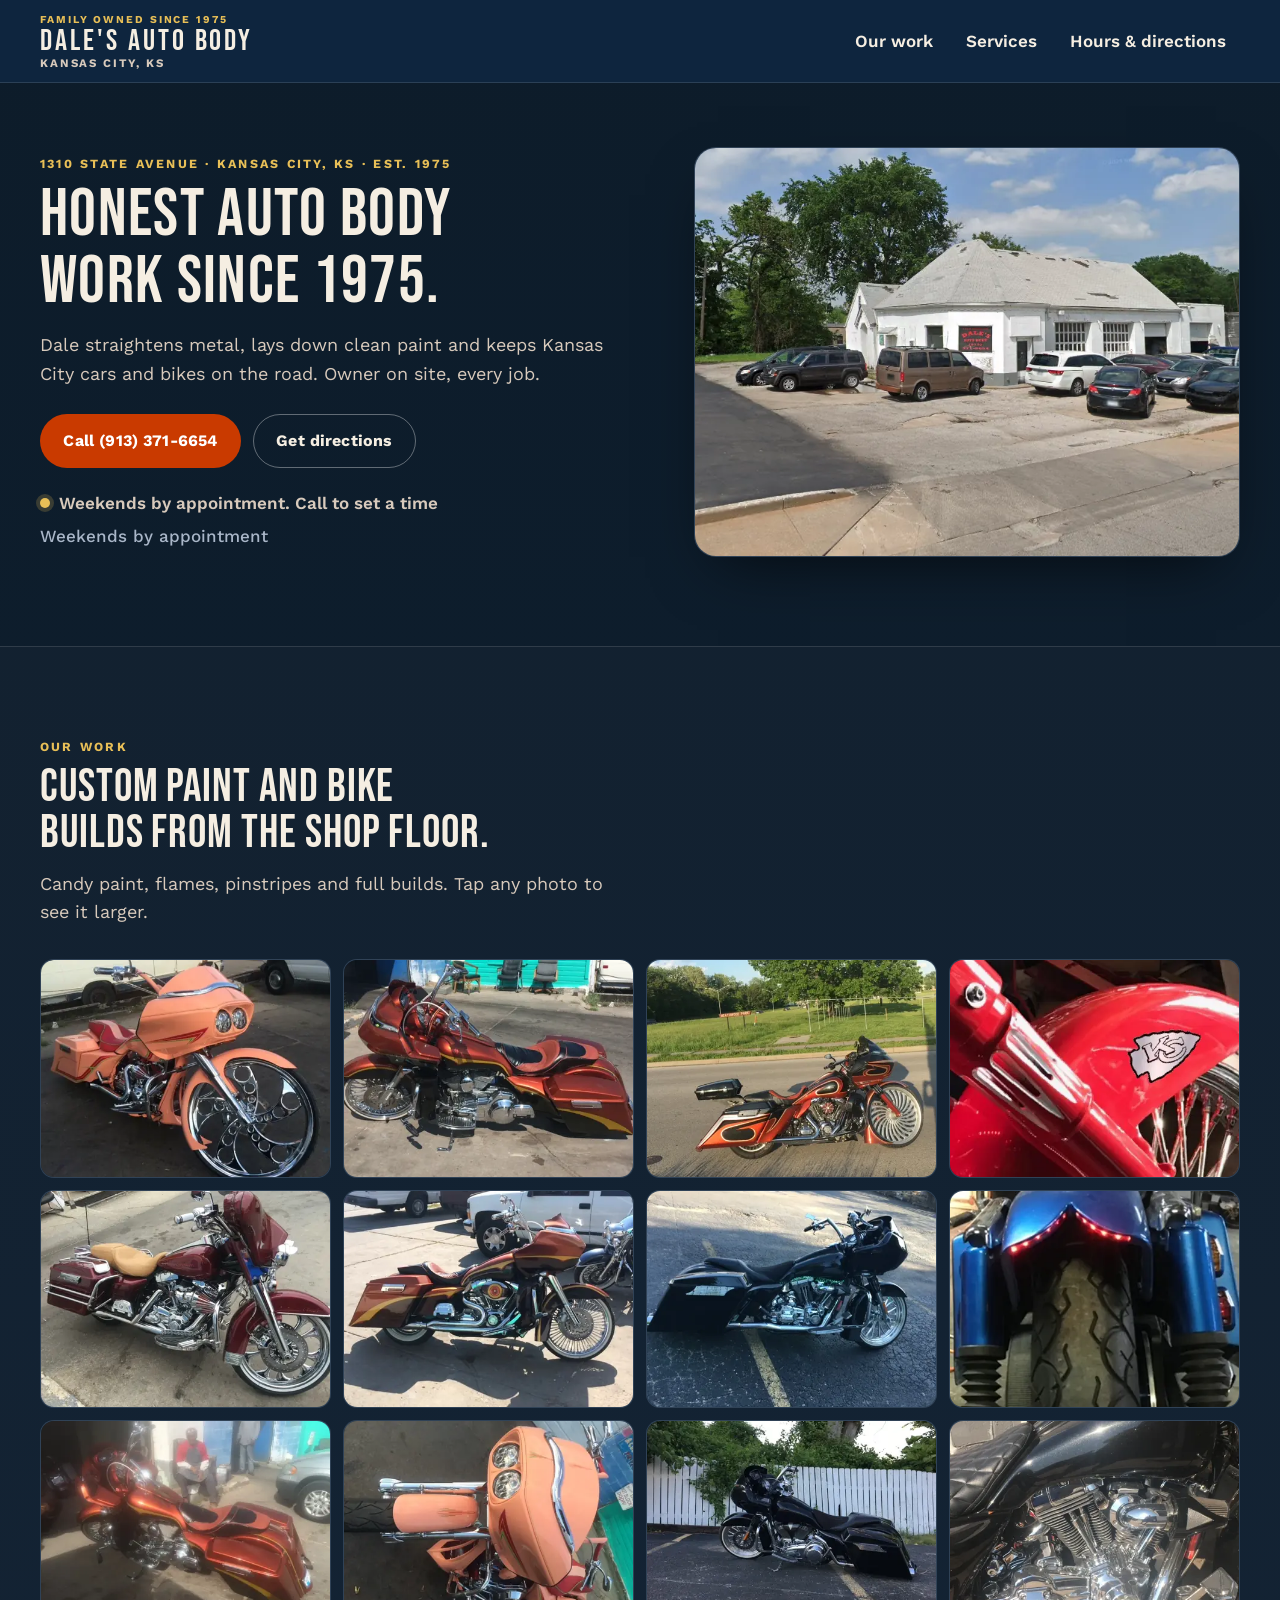
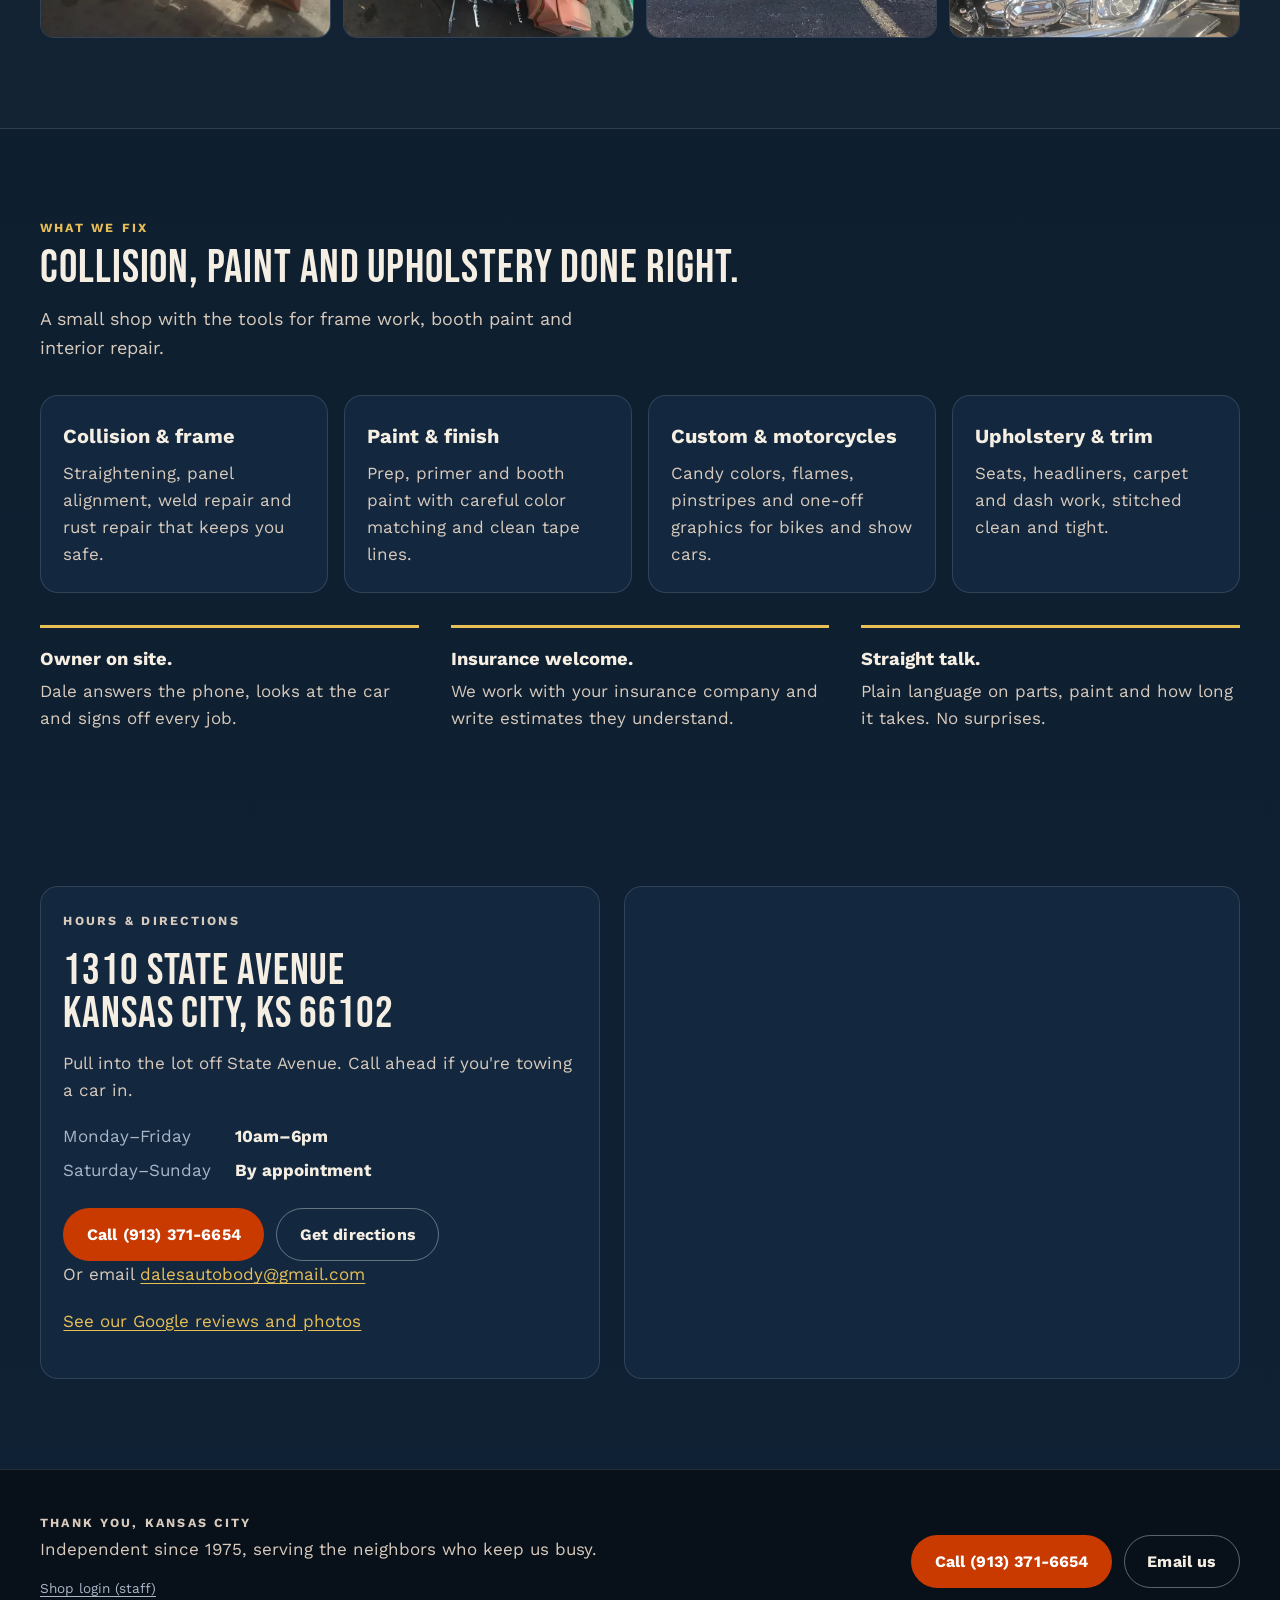
==== index.html @ 78c4eab2 "Polish: written-off bills, estimate dates, receipt printing, clearer bill step, homepage icons and g" ====
<!DOCTYPE html>
<html lang="en">
<head>
    <meta charset="UTF-8">
    <meta name="viewport" content="width=device-width, initial-scale=1, viewport-fit=cover">
    <title>Dale's Auto Body | Collision, Paint &amp; Upholstery in Kansas City, KS</title>
    <meta name="description" content="Family-owned auto body shop at 1310 State Avenue, Kansas City, KS since 1975. Collision and frame repair, paint, custom motorcycle work and upholstery. Call (913) 371-6654.">
    <link rel="canonical" href="https://daleskc.com/">
    <meta name="theme-color" content="#0f2740">
    <link rel="icon" href="/favicon.ico" sizes="any">
    <link rel="icon" href="/icon-192.png" type="image/png">
    <link rel="apple-touch-icon" href="/apple-touch-icon.png">
    <meta property="og:type" content="website">
    <meta property="og:title" content="Dale's Auto Body · Kansas City, KS · Since 1975">
    <meta property="og:description" content="Collision, paint, custom motorcycle work and upholstery. Family owned on State Avenue since 1975.">
    <meta property="og:url" content="https://daleskc.com/">
    <meta property="og:image" content="https://daleskc.com/images/web/og.jpg">
    <meta name="twitter:card" content="summary_large_image">
    <link rel="preconnect" href="https://fonts.googleapis.com">
    <link rel="preconnect" href="https://fonts.gstatic.com" crossorigin>
    <link href="https://fonts.googleapis.com/css2?family=Bebas+Neue&family=Work+Sans:wght@400;600;700&display=swap" rel="stylesheet">
    <link rel="preload" as="image" href="images/web/shop.webp" imagesrcset="images/web/shop-sm.webp 480w, images/web/shop.webp 741w" imagesizes="(max-width: 899px) 100vw, 45vw" fetchpriority="high">
    <link rel="stylesheet" href="css/style.css">
    <script src="js/script.js" defer></script>
    <script type="application/ld+json">
    {
      "@context": "https://schema.org",
      "@type": "AutoBodyShop",
      "name": "Dale's Auto Body",
      "url": "https://daleskc.com/",
      "telephone": "+1-913-371-6654",
      "email": "dalesautobody@gmail.com",
      "foundingDate": "1975",
      "image": "https://daleskc.com/images/web/og.jpg",
      "address": { "@type": "PostalAddress", "streetAddress": "1310 State Avenue", "addressLocality": "Kansas City", "addressRegion": "KS", "postalCode": "66102", "addressCountry": "US" },
      "openingHoursSpecification": [{ "@type": "OpeningHoursSpecification", "dayOfWeek": ["Monday", "Tuesday", "Wednesday", "Thursday", "Friday"], "opens": "10:00", "closes": "18:00" }],
      "areaServed": "Kansas City metro",
      "hasMap": "https://www.google.com/maps/search/?api=1&query=Dale%27s+Auto+Body+1310+State+Ave+Kansas+City+KS+66102",
      "priceRange": "$$"
    }
    </script>
</head>
<body>
    <a class="skip" href="#main">Skip to content</a>
    <header class="top-nav">
        <div class="container nav-inner">
            <a class="brand" href="#top" aria-label="Dale's Auto Body, back to top">
                <span class="eyebrow">Family owned since 1975</span>
                <span class="brand-name">DALE'S AUTO BODY</span>
                <span class="brand-sub">Kansas City, KS</span>
            </a>
            <nav class="nav-links" aria-label="Main">
                <a href="#work">Our work</a>
                <a href="#services">Services</a>
                <a href="#visit">Hours &amp; directions</a>
            </nav>
            <a class="btn solid nav-call" href="tel:+19133716654">Call</a>
        </div>
    </header>

    <main id="main">
        <section class="hero" id="top">
            <div class="container hero-grid">
                <div class="hero-copy">
                    <p class="eyebrow">1310 State Avenue · Kansas City, KS · Est. 1975</p>
                    <h1>Honest auto body work since 1975.</h1>
                    <p class="lede">Dale straightens metal, lays down clean paint and keeps Kansas City cars and bikes on the road. Owner on site, every job.</p>
                    <div class="cta-row">
                        <a class="btn solid" href="tel:+19133716654">Call (913) 371-6654</a>
                        <a class="btn outline" href="https://www.google.com/maps/dir/?api=1&amp;destination=1310+State+Ave,+Kansas+City,+KS+66102" target="_blank" rel="noopener">Get directions</a>
                    </div>
                    <p class="hours-line"><span class="status-dot" id="navStatus">Open weekdays 10am–6pm</span><span class="hours-sub">Weekends by appointment</span></p>
                </div>
                <figure class="hero-photo">
                    <img src="images/web/shop.webp" srcset="images/web/shop-sm.webp 480w, images/web/shop.webp 741w" sizes="(max-width: 899px) 100vw, 45vw" width="741" height="544" alt="Dale's Auto Body: the white shop building and parking lot on State Avenue" fetchpriority="high">
                </figure>
            </div>
        </section>

        <section class="work" id="work" aria-labelledby="workH">
            <div class="container">
                <div class="section-header">
                    <p class="eyebrow">Our work</p>
                    <h2 id="workH">Custom paint and bike builds from the shop floor.</h2>
                    <p class="lede">Candy paint, flames, pinstripes and full builds. Tap any photo to see it larger.</p>
                </div>
                <ul class="gallery" id="gallery">
                    <li><button type="button" data-full="images/web/work-00018.webp"><img src="images/web/work-00018-sm.webp" width="480" height="360" loading="lazy" alt="Road Glide in custom peach paint with a matching fairing and bags"></button></li>
                    <li><button type="button" data-full="images/web/work-00025.webp"><img src="images/web/work-00025-sm.webp" width="480" height="360" loading="lazy" alt="Bagger in candy copper with gold pinstripe flames and a two-tone seat"></button></li>
                    <li><button type="button" data-full="images/web/work-00068.webp"><img src="images/web/work-00068-sm.webp" width="480" height="360" loading="lazy" alt="Orange and black flamed Road Glide with a big custom front wheel"></button></li>
                    <li><button type="button" data-full="images/web/work-00051.webp"><img src="images/web/work-00051-sm.webp" width="480" height="360" loading="lazy" alt="Close-up of a red fender with a Chiefs arrowhead graphic"></button></li>
                    <li><button type="button" data-full="images/web/work-00029.webp"><img src="images/web/work-00029-sm.webp" width="480" height="360" loading="lazy" alt="Maroon touring bike with a tan seat and chrome trim"></button></li>
                    <li><button type="button" data-full="images/web/work-00023.webp"><img src="images/web/work-00023-sm.webp" width="480" height="360" loading="lazy" alt="Copper and gold bagger with stretched bags, side view"></button></li>
                    <li><button type="button" data-full="images/web/work-00057.webp"><img src="images/web/work-00057-sm.webp" width="480" height="360" loading="lazy" alt="Black Road Glide with stretched bags and chrome wheel"></button></li>
                    <li><button type="button" data-full="images/web/work-00033.webp"><img src="images/web/work-00033-sm.webp" width="480" height="360" loading="lazy" alt="Candy blue rear fender with a built-in red LED light strip"></button></li>
                    <li><button type="button" data-full="images/web/work-00010.webp"><img src="images/web/work-00010-sm.webp" width="480" height="360" loading="lazy" alt="Copper bagger finished and parked outside the shop"></button></li>
                    <li><button type="button" data-full="images/web/work-00020.webp"><img src="images/web/work-00020-sm.webp" width="480" height="360" loading="lazy" alt="Peach-painted fairing and bags from above"></button></li>
                    <li><button type="button" data-full="images/web/work-00055.webp"><img src="images/web/work-00055-sm.webp" width="480" height="360" loading="lazy" alt="Black bagger with long stretched bags, parked by a white fence"></button></li>
                    <li><button type="button" data-full="images/web/work-00074.webp"><img src="images/web/work-00074-sm.webp" width="480" height="360" loading="lazy" alt="Chrome engine detail on a black touring bike"></button></li>
                </ul>
            </div>
        </section>

        <section class="services" id="services" aria-labelledby="servH">
            <div class="container">
                <div class="section-header">
                    <p class="eyebrow">What we fix</p>
                    <h2 id="servH">Collision, paint and upholstery done right.</h2>
                    <p class="lede">A small shop with the tools for frame work, booth paint and interior repair.</p>
                </div>
                <div class="service-grid">
                    <article class="card">
                        <h3>Collision &amp; frame</h3>
                        <p>Straightening, panel alignment, weld repair and rust repair that keeps you safe.</p>
                    </article>
                    <article class="card">
                        <h3>Paint &amp; finish</h3>
                        <p>Prep, primer and booth paint with careful color matching and clean tape lines.</p>
                    </article>
                    <article class="card">
                        <h3>Custom &amp; motorcycles</h3>
                        <p>Candy colors, flames, pinstripes and one-off graphics for bikes and show cars.</p>
                    </article>
                    <article class="card">
                        <h3>Upholstery &amp; trim</h3>
                        <p>Seats, headliners, carpet and dash work, stitched clean and tight.</p>
                    </article>
                </div>
                <ul class="trust" aria-label="Why people come back">
                    <li><b>Owner on site.</b> Dale answers the phone, looks at the car and signs off every job.</li>
                    <li><b>Insurance welcome.</b> We work with your insurance company and write estimates they understand.</li>
                    <li><b>Straight talk.</b> Plain language on parts, paint and how long it takes. No surprises.</li>
                </ul>
            </div>
        </section>

        <section class="visit" id="visit" aria-labelledby="visitH">
            <div class="container visit-grid">
                <div class="visit-card card">
                    <p class="eyebrow">Hours &amp; directions</p>
                    <h2 id="visitH">1310 State Avenue<br>Kansas City, KS 66102</h2>
                    <p>Pull into the lot off State Avenue. Call ahead if you're towing a car in.</p>
                    <dl class="hours">
                        <dt>Monday–Friday</dt><dd>10am–6pm</dd>
                        <dt>Saturday–Sunday</dt><dd>By appointment</dd>
                    </dl>
                    <div class="cta-row">
                        <a class="btn solid" href="tel:+19133716654">Call (913) 371-6654</a>
                        <a class="btn outline" href="https://www.google.com/maps/dir/?api=1&amp;destination=1310+State+Ave,+Kansas+City,+KS+66102" target="_blank" rel="noopener">Get directions</a>
                    </div>
                    <p class="email-line">Or email <a href="mailto:dalesautobody@gmail.com">dalesautobody@gmail.com</a></p>
                    <p class="email-line"><a href="https://www.google.com/maps/search/?api=1&amp;query=Dale%27s+Auto+Body+1310+State+Ave+Kansas+City+KS+66102" target="_blank" rel="noopener">See our Google reviews and photos</a></p>
                </div>
                <div class="map">
                    <iframe title="Map showing Dale's Auto Body at 1310 State Avenue, Kansas City, KS"
                        src="https://www.google.com/maps?q=1310+State+Avenue+Kansas+City+KS+66102&amp;output=embed"
                        loading="lazy" referrerpolicy="no-referrer-when-downgrade" allowfullscreen></iframe>
                </div>
            </div>
        </section>
    </main>

    <footer class="footer">
        <div class="container footer-inner">
            <div>
                <p class="eyebrow">Thank you, Kansas City</p>
                <p>Independent since 1975, serving the neighbors who keep us busy.</p>
                <p class="footer-login"><a href="portal/">Shop login (staff)</a></p>
            </div>
            <div class="footer-cta">
                <a class="btn solid" href="tel:+19133716654">Call (913) 371-6654</a>
                <a class="btn outline" href="mailto:dalesautobody@gmail.com">Email us</a>
            </div>
        </div>
    </footer>

    <div class="lightbox" id="lightbox" role="dialog" aria-modal="true" aria-label="Photo viewer" hidden>
        <button class="lb-close" type="button" aria-label="Close photo">&times;</button>
        <button class="lb-nav lb-prev" type="button" aria-label="Previous photo"><svg viewBox="0 0 24 24" aria-hidden="true"><path d="M15 5l-7 7 7 7"/></svg></button>
        <figure><img id="lbImg" alt=""><figcaption id="lbCap"></figcaption></figure>
        <button class="lb-nav lb-next" type="button" aria-label="Next photo"><svg viewBox="0 0 24 24" aria-hidden="true"><path d="M9 5l7 7-7 7"/></svg></button>
    </div>
</body>
</html>
---- css/style.css ----
/* Dale's Auto Body: public site. Brand: navy / rust / amber / cream, Bebas Neue + Work Sans. */
:root {
    --ink: #0d1c2a;
    --navy: #0f2740;
    --rust: #F54503;
    --act: #C93A00;
    --act-hover: #DE4300;
    --amber: #e8bf57;
    --cream: #f5eee2;
    --stone: #d8cabc;
    --muted: #a9b6c8;
    --line: rgba(255, 255, 255, 0.12);
    --line-2: rgba(255, 255, 255, 0.22);
    --good: #5fd39a;
    --safe-l: env(safe-area-inset-left, 0px);
    --safe-r: env(safe-area-inset-right, 0px);
    color-scheme: dark;
}

* { box-sizing: border-box; }
[hidden] { display: none !important; }
html { background: #0b1826; scroll-behavior: smooth; scroll-padding-top: 88px; -webkit-text-size-adjust: 100%; }
@media (min-width: 2000px) { html { font-size: clamp(16px, calc(.55vw + 5px), 28px); } }

body {
    margin: 0;
    min-height: 100vh;
    font-family: 'Work Sans', system-ui, -apple-system, sans-serif;
    background: linear-gradient(180deg, #0d1c2a 0%, #0f2134 100%);
    color: var(--cream);
    font-size: 1.0625rem;
    line-height: 1.6;
    -webkit-font-smoothing: antialiased;
}

a { color: inherit; text-decoration: none; }
img { max-width: 100%; display: block; height: auto; }
:focus-visible { outline: 3px solid var(--amber); outline-offset: 3px; border-radius: 6px; }
.skip { position: absolute; left: 12px; top: -60px; z-index: 50; background: var(--amber); color: #1b1405; padding: 10px 16px; border-radius: 10px; font-weight: 700; }
.skip:focus { top: 12px; }

section { padding: clamp(3.5rem, 7vw, 6rem) 0; }
.container { width: min(75rem, 100% - 48px); margin: 0 auto; }
@media (max-width: 640px) { .container { width: auto; margin: 0 max(16px, var(--safe-r)) 0 max(16px, var(--safe-l)); } }

.eyebrow {
    display: block;
    letter-spacing: 0.18em;
    text-transform: uppercase;
    font-size: 0.78rem;
    font-weight: 700;
    color: var(--amber);
    margin: 0 0 0.5rem;
}

h1, h2, .brand-name { font-family: 'Bebas Neue', Impact, 'Arial Narrow', sans-serif; font-weight: 400; letter-spacing: 0.02em; line-height: 1; text-wrap: balance; }

/* ---------- buttons ---------- */
.btn {
    display: inline-flex; align-items: center; justify-content: center; gap: 0.5rem;
    min-height: 48px; padding: 0.8rem 1.4rem; border-radius: 999px; border: 1.5px solid transparent;
    font-weight: 700; font-size: 1rem; letter-spacing: 0.01em; white-space: nowrap;
    transition: background 0.15s ease, border-color 0.15s ease, transform 0.05s ease;
}
.btn:active { transform: translateY(1px); }
.btn.solid { background: var(--act); color: #fff; }
.btn.solid:hover { background: var(--act-hover); }
.btn.outline { border-color: rgba(255, 255, 255, 0.35); color: var(--cream); }
.btn.outline:hover { border-color: var(--stone); background: rgba(255, 255, 255, 0.05); }
.cta-row { display: flex; flex-wrap: wrap; gap: 0.75rem; }

/* ---------- header ---------- */
.top-nav { position: sticky; top: 0; z-index: 10; background: rgba(15, 39, 64, 0.94); backdrop-filter: blur(10px); -webkit-backdrop-filter: blur(10px); border-bottom: 1px solid var(--line); }
.nav-inner { display: flex; align-items: center; justify-content: space-between; gap: 1.5rem; padding: 0.85rem 0; }
.brand { display: grid; line-height: 1.05; }
.brand .eyebrow { font-size: 0.66rem; margin: 0 0 0.15rem; }
.brand-name { font-size: 1.85rem; letter-spacing: 0.1em; color: var(--cream); }
.brand-sub { text-transform: uppercase; letter-spacing: 0.16em; font-weight: 700; color: var(--stone); font-size: 0.72rem; }
.nav-links { display: flex; align-items: center; gap: 0.25rem; }
.nav-links a { display: inline-flex; align-items: center; min-height: 44px; padding: 0 0.9rem; border-radius: 999px; font-weight: 600; color: var(--cream); }
.nav-links a:hover { color: var(--amber); background: rgba(255, 255, 255, 0.07); }
.nav-call { min-height: 44px; padding: 0.55rem 1.2rem; }
@media (min-width: 900px) { .nav-call { display: none; } }
@media (max-width: 899px) {
    .nav-links { display: none; }
    .brand .eyebrow { display: none; }
    .brand-name { font-size: 1.6rem; }
}

/* ---------- hero ---------- */
.hero { padding-top: clamp(2.5rem, 5vw, 4.5rem); }
.hero-grid { display: grid; grid-template-columns: 1.05fr 0.95fr; gap: clamp(2rem, 4vw, 3.5rem); align-items: center; }
.hero h1 { font-size: clamp(2.6rem, 5.2vw, 4.4rem); margin: 0 0 1rem; }
.lede { color: var(--stone); font-size: 1.125rem; margin: 0 0 1.6rem; max-width: 36rem; }
.hours-line { display: flex; flex-wrap: wrap; gap: 0.35rem 1rem; align-items: center; margin: 1.4rem 0 0; color: var(--stone); font-weight: 600; }
.hours-sub { color: var(--muted); font-weight: 500; }
.status-dot { display: inline-flex; align-items: center; gap: 0.55rem; }
.status-dot::before { content: ''; width: 10px; height: 10px; border-radius: 50%; background: var(--muted); box-shadow: 0 0 0 4px rgba(255, 255, 255, 0.08); flex: none; }
.status-dot.open::before { background: var(--good); box-shadow: 0 0 0 4px rgba(95, 211, 154, 0.2); }
.status-dot.closed::before { background: var(--rust); box-shadow: 0 0 0 4px rgba(245, 69, 3, 0.2); }
.status-dot.appt::before { background: var(--amber); box-shadow: 0 0 0 4px rgba(232, 191, 87, 0.2); }
.hero-photo { margin: 0; border-radius: 22px; overflow: hidden; border: 1px solid var(--line); box-shadow: 0 24px 60px -24px rgba(0, 0, 0, 0.7); aspect-ratio: 4 / 3; background: #13283f; }
.hero-photo img { width: 100%; height: 100%; object-fit: cover; }
@media (max-width: 899px) {
    .hero-grid { grid-template-columns: 1fr; }
    .hero-photo { order: -1; aspect-ratio: 16 / 9; border-radius: 16px; }
}
@media (max-width: 520px) { .hero .cta-row .btn { flex: 1 1 100%; } }

/* ---------- section headers ---------- */
.section-header { max-width: 46rem; margin-bottom: 2rem; }
.section-header h2 { font-size: clamp(2.1rem, 3.6vw, 3rem); margin: 0 0 0.8rem; }
.section-header .lede { margin: 0; }

/* ---------- work gallery ---------- */
.work { background: rgba(255, 255, 255, 0.02); border-block: 1px solid var(--line); }
.gallery { list-style: none; margin: 0; padding: 0; display: grid; grid-template-columns: repeat(4, minmax(0, 1fr)); gap: 0.75rem; }
@media (max-width: 899px) { .gallery { grid-template-columns: repeat(3, minmax(0, 1fr)); gap: 0.5rem; } }
@media (max-width: 380px) { .gallery button { border-radius: 10px; } }
.gallery button { display: block; width: 100%; padding: 0; border: 1px solid var(--line); border-radius: 14px; overflow: hidden; background: #13283f; cursor: zoom-in; aspect-ratio: 4 / 3; }
.gallery img { width: 100%; height: 100%; object-fit: cover; transition: transform 0.3s ease; }
.gallery button:hover img { transform: scale(1.04); }

.lightbox { position: fixed; inset: 0; z-index: 40; background: rgba(4, 10, 18, 0.94); display: grid; grid-template-columns: auto minmax(0, 1fr) auto; align-items: center; gap: 0.5rem; padding: max(16px, env(safe-area-inset-top, 0px)) max(12px, var(--safe-r)) max(16px, env(safe-area-inset-bottom, 0px)) max(12px, var(--safe-l)); }
.lightbox figure { margin: 0; display: grid; gap: 0.75rem; justify-items: center; }
.lightbox img { max-height: 80vh; max-height: 80dvh; width: auto; border-radius: 12px; background: #13283f; padding: 6px; box-shadow: 0 24px 60px rgba(0,0,0,.6); }
.lightbox figcaption { color: var(--stone); text-align: center; font-size: 0.95rem; max-width: 40rem; }
.lb-close { position: absolute; top: max(12px, env(safe-area-inset-top, 0px)); right: max(12px, var(--safe-r)); width: 48px; height: 48px; border-radius: 50%; border: 0; background: rgba(255, 255, 255, 0.12); color: #fff; font-size: 2rem; line-height: 1; cursor: pointer; }
.lb-nav { width: 52px; height: 52px; border-radius: 50%; border: 0; background: rgba(255, 255, 255, 0.12); color: #fff; cursor: pointer; display: grid; place-items: center; }
.lb-nav svg { width: 26px; height: 26px; fill: none; stroke: currentColor; stroke-width: 2.2; stroke-linecap: round; stroke-linejoin: round; }
.lb-close:hover, .lb-nav:hover { background: rgba(255, 255, 255, 0.22); }
@media (max-width: 640px) { .lightbox { grid-template-columns: 1fr; } .lb-nav { position: absolute; bottom: max(16px, env(safe-area-inset-bottom, 0px)); } .lb-prev { left: 24px; } .lb-next { right: 24px; } .lightbox img { max-height: 70dvh; } }

/* ---------- services ---------- */
.service-grid { display: grid; grid-template-columns: repeat(auto-fit, minmax(min(100%, 15rem), 1fr)); gap: 1rem; }
.card { background: #13283f; border: 1px solid var(--line); border-radius: 18px; padding: 1.5rem 1.4rem; }
.card h3 { margin: 0 0 0.5rem; font-size: 1.25rem; }
.card p { margin: 0; color: var(--stone); }
.services { padding-bottom: clamp(2.5rem, 5vw, 4rem); }
.trust { list-style: none; margin: 2rem 0 0; padding: 0; display: grid; grid-template-columns: repeat(auto-fit, minmax(min(100%, 17rem), 1fr)); gap: 1rem 2rem; }
.trust li { border-top: 3px solid var(--amber); padding-top: 1rem; color: var(--stone); }
.trust b { display: block; color: var(--cream); font-size: 1.15rem; margin-bottom: 0.25rem; }

/* ---------- visit ---------- */
.visit-grid { display: grid; grid-template-columns: 1fr 1.1fr; gap: 1.5rem; align-items: stretch; }
.visit-card h2 { font-size: clamp(2rem, 3.4vw, 2.8rem); margin: 0 0 0.8rem; }
.visit-card > p { color: var(--stone); margin: 0 0 1.2rem; }
.hours { display: grid; grid-template-columns: max-content 1fr; gap: 0.4rem 1.5rem; margin: 0 0 1.5rem; }
.hours dt { color: var(--muted); }
.hours dd { margin: 0; font-weight: 700; }
.email-line { margin: 1.25rem 0 0; color: var(--muted); }
.email-line a { color: var(--amber); text-decoration: underline; text-underline-offset: 3px; overflow-wrap: anywhere; }
.map { border-radius: 18px; overflow: hidden; border: 1px solid var(--line); min-height: 22rem; background: #13283f; }
.map iframe { display: block; width: 100%; height: 100%; min-height: 22rem; border: 0; }
@media (max-width: 899px) { .visit-grid { grid-template-columns: 1fr; } }
@media (max-width: 520px) { .visit .cta-row .btn { flex: 1 1 100%; } .map, .map iframe { min-height: 18rem; } }

/* ---------- footer ---------- */
.footer { border-top: 1px solid var(--line); background: #081019; padding: 2.5rem 0 calc(2.5rem + env(safe-area-inset-bottom, 0px)); }
.footer-inner { display: flex; align-items: center; justify-content: space-between; gap: 1.5rem; flex-wrap: wrap; }
.footer p { margin: 0.2rem 0; color: var(--stone); }
.footer-cta { display: flex; gap: 0.75rem; flex-wrap: wrap; }
.footer-login { margin: 0.6rem 0 0; font-size: 0.85rem; }
.footer-login a { display: inline-flex; align-items: center; min-height: 44px; color: var(--muted); text-decoration: underline; text-underline-offset: 3px; }
.footer-login a:hover { color: var(--cream); }
@media (max-width: 640px) { .footer-inner { flex-direction: column; align-items: stretch; } .footer-cta .btn { flex: 1 1 100%; } }

@media (prefers-reduced-motion: reduce) { html { scroll-behavior: auto; } * { transition: none !important; } }
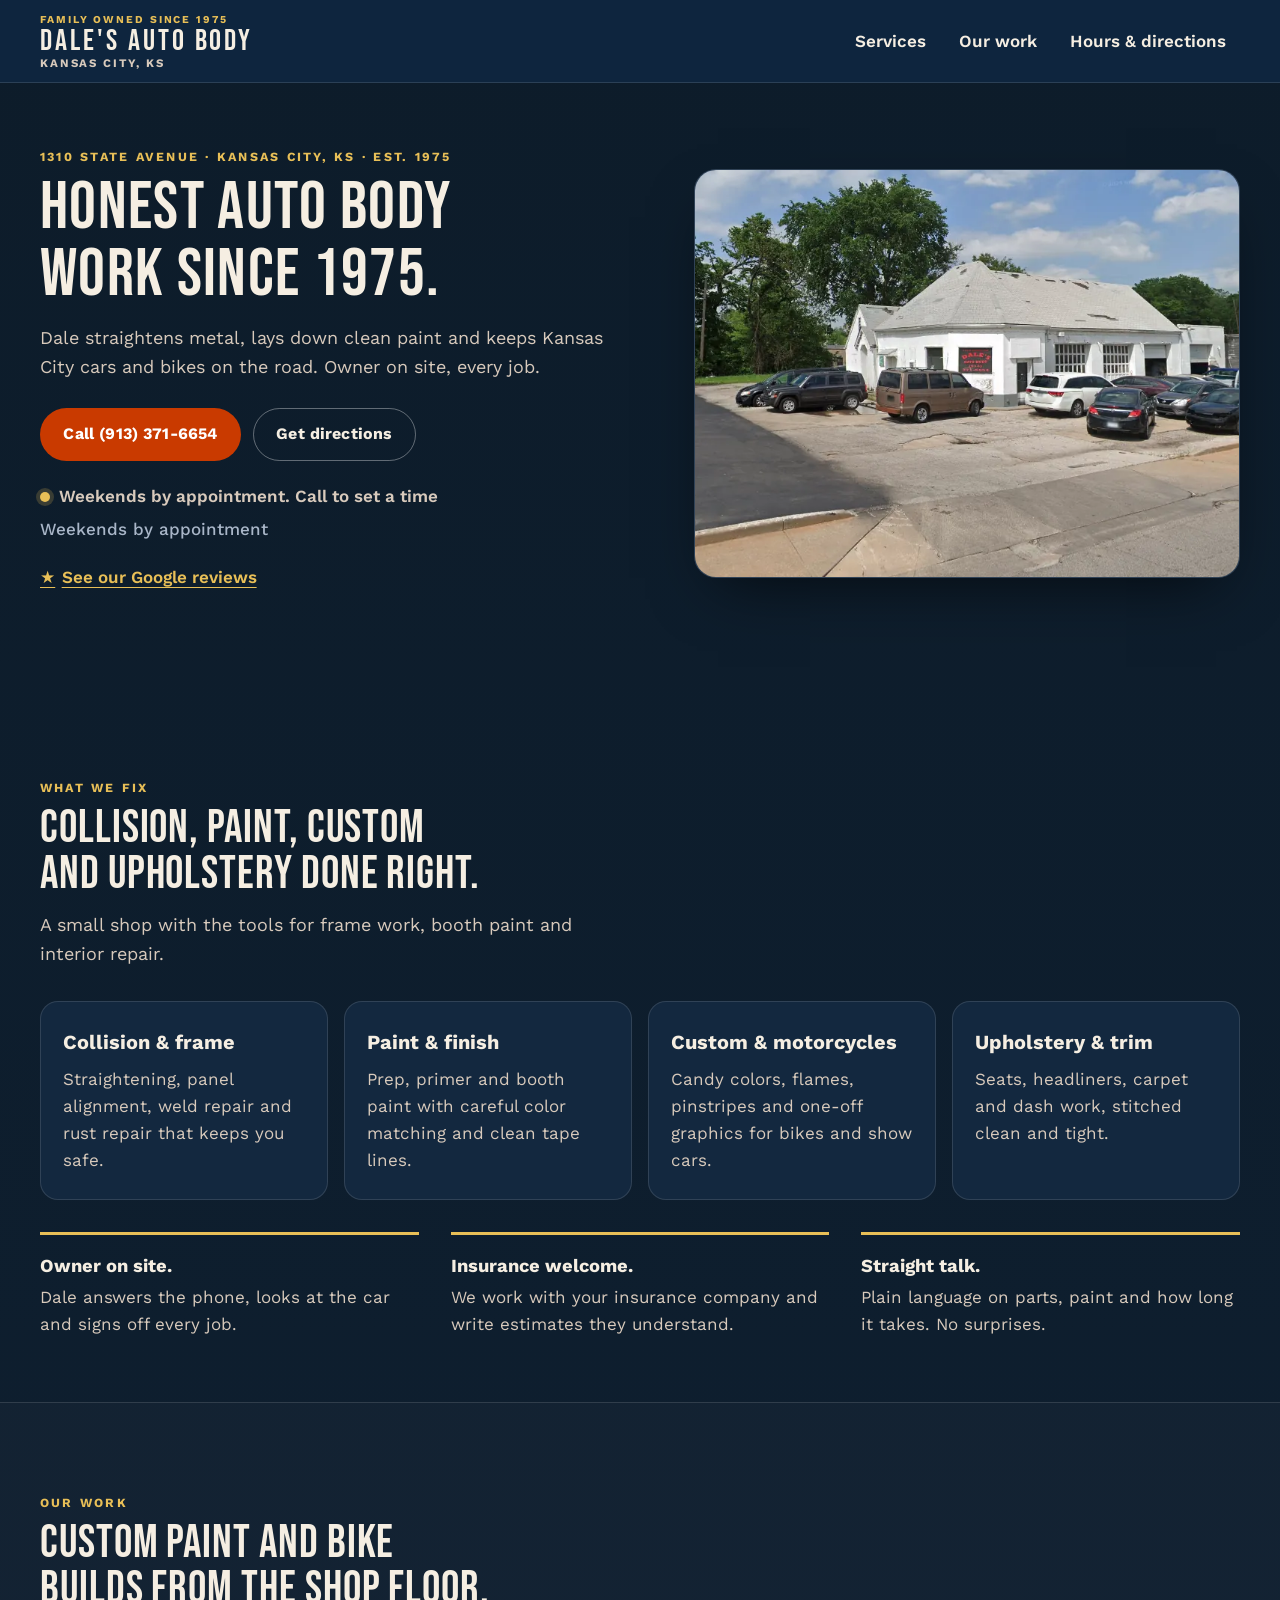
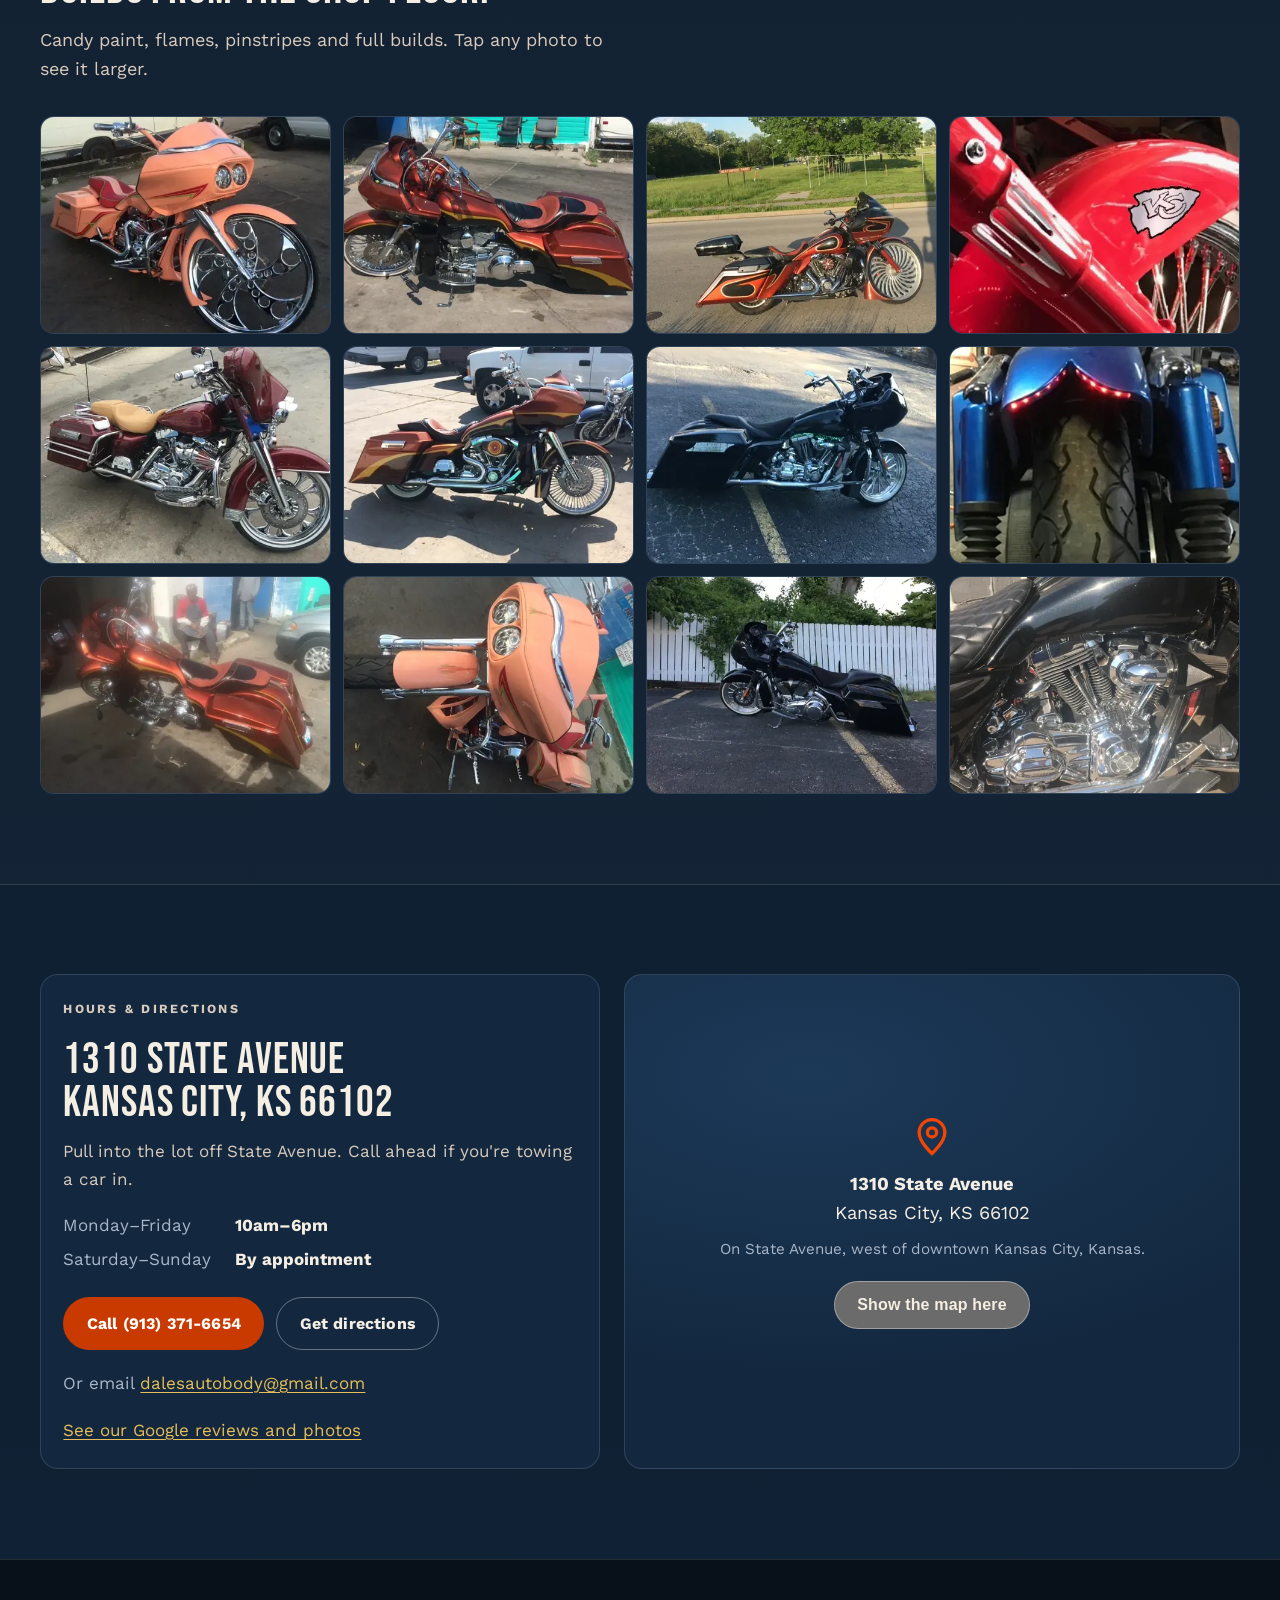
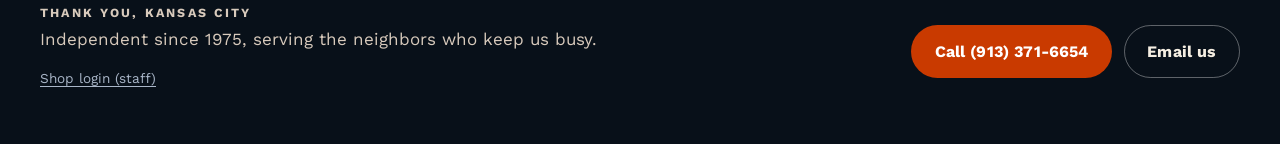
==== commit 06b7c81b: "Polish: self-hosted fonts, map on tap, services first, written-off jobs off the board, small custome" ====
--- a/index.html
+++ b/index.html
@@ -16,9 +16,8 @@
     <meta property="og:url" content="https://daleskc.com/">
     <meta property="og:image" content="https://daleskc.com/images/web/og.jpg">
     <meta name="twitter:card" content="summary_large_image">
-    <link rel="preconnect" href="https://fonts.googleapis.com">
-    <link rel="preconnect" href="https://fonts.gstatic.com" crossorigin>
-    <link href="https://fonts.googleapis.com/css2?family=Bebas+Neue&family=Work+Sans:wght@400;600;700&display=swap" rel="stylesheet">
+    <link rel="preload" as="font" type="font/woff2" href="fonts/bebas-neue.woff2" crossorigin>
+    <link rel="preload" as="font" type="font/woff2" href="fonts/work-sans.woff2" crossorigin>
     <link rel="preload" as="image" href="images/web/shop.webp" imagesrcset="images/web/shop-sm.webp 480w, images/web/shop.webp 741w" imagesizes="(max-width: 899px) 100vw, 45vw" fetchpriority="high">
     <link rel="stylesheet" href="css/style.css">
     <script src="js/script.js" defer></script>
@@ -50,8 +49,8 @@
                 <span class="brand-sub">Kansas City, KS</span>
             </a>
             <nav class="nav-links" aria-label="Main">
+                <a href="#services">Services</a>
                 <a href="#work">Our work</a>
-                <a href="#services">Services</a>
                 <a href="#visit">Hours &amp; directions</a>
             </nav>
             <a class="btn solid nav-call" href="tel:+19133716654">Call</a>
@@ -70,6 +69,7 @@
                         <a class="btn outline" href="https://www.google.com/maps/dir/?api=1&amp;destination=1310+State+Ave,+Kansas+City,+KS+66102" target="_blank" rel="noopener">Get directions</a>
                     </div>
                     <p class="hours-line"><span class="status-dot" id="navStatus">Open weekdays 10am–6pm</span><span class="hours-sub">Weekends by appointment</span></p>
+                    <p class="reviews-line"><a href="https://www.google.com/maps/search/?api=1&amp;query=Dale%27s+Auto+Body+1310+State+Ave+Kansas+City+KS+66102" target="_blank" rel="noopener"><span aria-hidden="true">★</span> See our Google reviews</a></p>
                 </div>
                 <figure class="hero-photo">
                     <img src="images/web/shop.webp" srcset="images/web/shop-sm.webp 480w, images/web/shop.webp 741w" sizes="(max-width: 899px) 100vw, 45vw" width="741" height="544" alt="Dale's Auto Body: the white shop building and parking lot on State Avenue" fetchpriority="high">
@@ -77,35 +77,11 @@
             </div>
         </section>
 
-        <section class="work" id="work" aria-labelledby="workH">
-            <div class="container">
-                <div class="section-header">
-                    <p class="eyebrow">Our work</p>
-                    <h2 id="workH">Custom paint and bike builds from the shop floor.</h2>
-                    <p class="lede">Candy paint, flames, pinstripes and full builds. Tap any photo to see it larger.</p>
-                </div>
-                <ul class="gallery" id="gallery">
-                    <li><button type="button" data-full="images/web/work-00018.webp"><img src="images/web/work-00018-sm.webp" width="480" height="360" loading="lazy" alt="Road Glide in custom peach paint with a matching fairing and bags"></button></li>
-                    <li><button type="button" data-full="images/web/work-00025.webp"><img src="images/web/work-00025-sm.webp" width="480" height="360" loading="lazy" alt="Bagger in candy copper with gold pinstripe flames and a two-tone seat"></button></li>
-                    <li><button type="button" data-full="images/web/work-00068.webp"><img src="images/web/work-00068-sm.webp" width="480" height="360" loading="lazy" alt="Orange and black flamed Road Glide with a big custom front wheel"></button></li>
-                    <li><button type="button" data-full="images/web/work-00051.webp"><img src="images/web/work-00051-sm.webp" width="480" height="360" loading="lazy" alt="Close-up of a red fender with a Chiefs arrowhead graphic"></button></li>
-                    <li><button type="button" data-full="images/web/work-00029.webp"><img src="images/web/work-00029-sm.webp" width="480" height="360" loading="lazy" alt="Maroon touring bike with a tan seat and chrome trim"></button></li>
-                    <li><button type="button" data-full="images/web/work-00023.webp"><img src="images/web/work-00023-sm.webp" width="480" height="360" loading="lazy" alt="Copper and gold bagger with stretched bags, side view"></button></li>
-                    <li><button type="button" data-full="images/web/work-00057.webp"><img src="images/web/work-00057-sm.webp" width="480" height="360" loading="lazy" alt="Black Road Glide with stretched bags and chrome wheel"></button></li>
-                    <li><button type="button" data-full="images/web/work-00033.webp"><img src="images/web/work-00033-sm.webp" width="480" height="360" loading="lazy" alt="Candy blue rear fender with a built-in red LED light strip"></button></li>
-                    <li><button type="button" data-full="images/web/work-00010.webp"><img src="images/web/work-00010-sm.webp" width="480" height="360" loading="lazy" alt="Copper bagger finished and parked outside the shop"></button></li>
-                    <li><button type="button" data-full="images/web/work-00020.webp"><img src="images/web/work-00020-sm.webp" width="480" height="360" loading="lazy" alt="Peach-painted fairing and bags from above"></button></li>
-                    <li><button type="button" data-full="images/web/work-00055.webp"><img src="images/web/work-00055-sm.webp" width="480" height="360" loading="lazy" alt="Black bagger with long stretched bags, parked by a white fence"></button></li>
-                    <li><button type="button" data-full="images/web/work-00074.webp"><img src="images/web/work-00074-sm.webp" width="480" height="360" loading="lazy" alt="Chrome engine detail on a black touring bike"></button></li>
-                </ul>
-            </div>
-        </section>
-
         <section class="services" id="services" aria-labelledby="servH">
             <div class="container">
                 <div class="section-header">
                     <p class="eyebrow">What we fix</p>
-                    <h2 id="servH">Collision, paint and upholstery done right.</h2>
+                    <h2 id="servH">Collision, paint, custom and upholstery done right.</h2>
                     <p class="lede">A small shop with the tools for frame work, booth paint and interior repair.</p>
                 </div>
                 <div class="service-grid">
@@ -134,6 +110,30 @@
             </div>
         </section>
 
+        <section class="work" id="work" aria-labelledby="workH">
+            <div class="container">
+                <div class="section-header">
+                    <p class="eyebrow">Our work</p>
+                    <h2 id="workH">Custom paint and bike builds from the shop floor.</h2>
+                    <p class="lede">Candy paint, flames, pinstripes and full builds. Tap any photo to see it larger.</p>
+                </div>
+                <ul class="gallery" id="gallery">
+                    <li><button type="button" data-full="images/web/work-00018.webp"><img src="images/web/work-00018-sm.webp" width="480" height="360" loading="lazy" alt="Road Glide in custom peach paint with a matching fairing and bags"></button></li>
+                    <li><button type="button" data-full="images/web/work-00025.webp"><img src="images/web/work-00025-sm.webp" width="480" height="360" loading="lazy" alt="Bagger in candy copper with gold pinstripe flames and a two-tone seat"></button></li>
+                    <li><button type="button" data-full="images/web/work-00068.webp"><img src="images/web/work-00068-sm.webp" width="480" height="360" loading="lazy" alt="Orange and black flamed Road Glide with a big custom front wheel"></button></li>
+                    <li><button type="button" data-full="images/web/work-00051.webp"><img src="images/web/work-00051-sm.webp" width="480" height="360" loading="lazy" alt="Close-up of a red fender with a Chiefs arrowhead graphic"></button></li>
+                    <li><button type="button" data-full="images/web/work-00029.webp"><img src="images/web/work-00029-sm.webp" width="480" height="360" loading="lazy" alt="Maroon touring bike with a tan seat and chrome trim"></button></li>
+                    <li><button type="button" data-full="images/web/work-00023.webp"><img src="images/web/work-00023-sm.webp" width="480" height="360" loading="lazy" alt="Copper and gold bagger with stretched bags, side view"></button></li>
+                    <li><button type="button" data-full="images/web/work-00057.webp"><img src="images/web/work-00057-sm.webp" width="480" height="360" loading="lazy" alt="Black Road Glide with stretched bags and chrome wheel"></button></li>
+                    <li><button type="button" data-full="images/web/work-00033.webp"><img src="images/web/work-00033-sm.webp" width="480" height="360" loading="lazy" alt="Candy blue rear fender with a built-in red LED light strip"></button></li>
+                    <li><button type="button" data-full="images/web/work-00010.webp"><img src="images/web/work-00010-sm.webp" width="480" height="360" loading="lazy" alt="Copper bagger finished and parked outside the shop"></button></li>
+                    <li><button type="button" data-full="images/web/work-00020.webp"><img src="images/web/work-00020-sm.webp" width="480" height="360" loading="lazy" alt="Peach-painted fairing and bags from above"></button></li>
+                    <li><button type="button" data-full="images/web/work-00055.webp"><img src="images/web/work-00055-sm.webp" width="480" height="360" loading="lazy" alt="Black bagger with long stretched bags, parked by a white fence"></button></li>
+                    <li><button type="button" data-full="images/web/work-00074.webp"><img src="images/web/work-00074-sm.webp" width="480" height="360" loading="lazy" alt="Chrome engine detail on a black touring bike"></button></li>
+                </ul>
+            </div>
+        </section>
+
         <section class="visit" id="visit" aria-labelledby="visitH">
             <div class="container visit-grid">
                 <div class="visit-card card">
@@ -151,10 +151,13 @@
                     <p class="email-line">Or email <a href="mailto:dalesautobody@gmail.com">dalesautobody@gmail.com</a></p>
                     <p class="email-line"><a href="https://www.google.com/maps/search/?api=1&amp;query=Dale%27s+Auto+Body+1310+State+Ave+Kansas+City+KS+66102" target="_blank" rel="noopener">See our Google reviews and photos</a></p>
                 </div>
-                <div class="map">
-                    <iframe title="Map showing Dale's Auto Body at 1310 State Avenue, Kansas City, KS"
-                        src="https://www.google.com/maps?q=1310+State+Avenue+Kansas+City+KS+66102&amp;output=embed"
-                        loading="lazy" referrerpolicy="no-referrer-when-downgrade" allowfullscreen></iframe>
+                <div class="map" id="map">
+                    <div class="map-card">
+                        <svg viewBox="0 0 24 24" aria-hidden="true"><path d="M12 21s-7-6.2-7-11.5A7 7 0 0 1 19 9.5C19 14.8 12 21 12 21z"/><circle cx="12" cy="9.5" r="2.5"/></svg>
+                        <p><b>1310 State Avenue</b><br>Kansas City, KS 66102</p>
+                        <p class="map-sub">On State Avenue, west of downtown Kansas City, Kansas.</p>
+                        <button class="btn outline" type="button" id="showMap">Show the map here</button>
+                    </div>
                 </div>
             </div>
         </section>
--- a/css/style.css
+++ b/css/style.css
@@ -1,4 +1,6 @@
-/* Dale's Auto Body: public site. Brand: navy / rust / amber / cream, Bebas Neue + Work Sans. */
+/* Dale's Auto Body: public site. Brand: navy / rust / amber / cream, Bebas Neue + Work Sans (self-hosted, OFL). */
+@font-face { font-family: 'Bebas Neue'; src: url('../fonts/bebas-neue.woff2') format('woff2'); font-weight: 400; font-style: normal; font-display: swap; }
+@font-face { font-family: 'Work Sans'; src: url('../fonts/work-sans.woff2') format('woff2'); font-weight: 100 900; font-style: normal; font-display: swap; }
 :root {
     --ink: #0d1c2a;
     --navy: #0f2740;
@@ -148,9 +150,15 @@
 .hours { display: grid; grid-template-columns: max-content 1fr; gap: 0.4rem 1.5rem; margin: 0 0 1.5rem; }
 .hours dt { color: var(--muted); }
 .hours dd { margin: 0; font-weight: 700; }
-.email-line { margin: 1.25rem 0 0; color: var(--muted); }
+.visit-card > .email-line { margin: 1.25rem 0 0; color: var(--muted); }
 .email-line a { color: var(--amber); text-decoration: underline; text-underline-offset: 3px; overflow-wrap: anywhere; }
-.map { border-radius: 18px; overflow: hidden; border: 1px solid var(--line); min-height: 22rem; background: #13283f; }
+.map { border-radius: 18px; overflow: hidden; border: 1px solid var(--line); min-height: 22rem; background: radial-gradient(600px 300px at 30% 20%, #1c3958, #13283f); display: grid; }
+.map-card { display: grid; place-items: center; align-content: center; gap: 0.6rem; text-align: center; padding: 2rem; }
+.map-card svg { width: 44px; height: 44px; fill: none; stroke: var(--rust); stroke-width: 1.8; }
+.map-card p { margin: 0; font-size: 1.15rem; }
+.map-card .map-sub { color: var(--muted); font-size: 0.95rem; margin-bottom: 0.6rem; }
+.reviews-line { margin: 0.75rem 0 0; }
+.reviews-line a { display: inline-flex; align-items: center; gap: 0.4rem; min-height: 44px; color: var(--amber); font-weight: 600; text-decoration: underline; text-underline-offset: 4px; }
 .map iframe { display: block; width: 100%; height: 100%; min-height: 22rem; border: 0; }
 @media (max-width: 899px) { .visit-grid { grid-template-columns: 1fr; } }
 @media (max-width: 520px) { .visit .cta-row .btn { flex: 1 1 100%; } .map, .map iframe { min-height: 18rem; } }
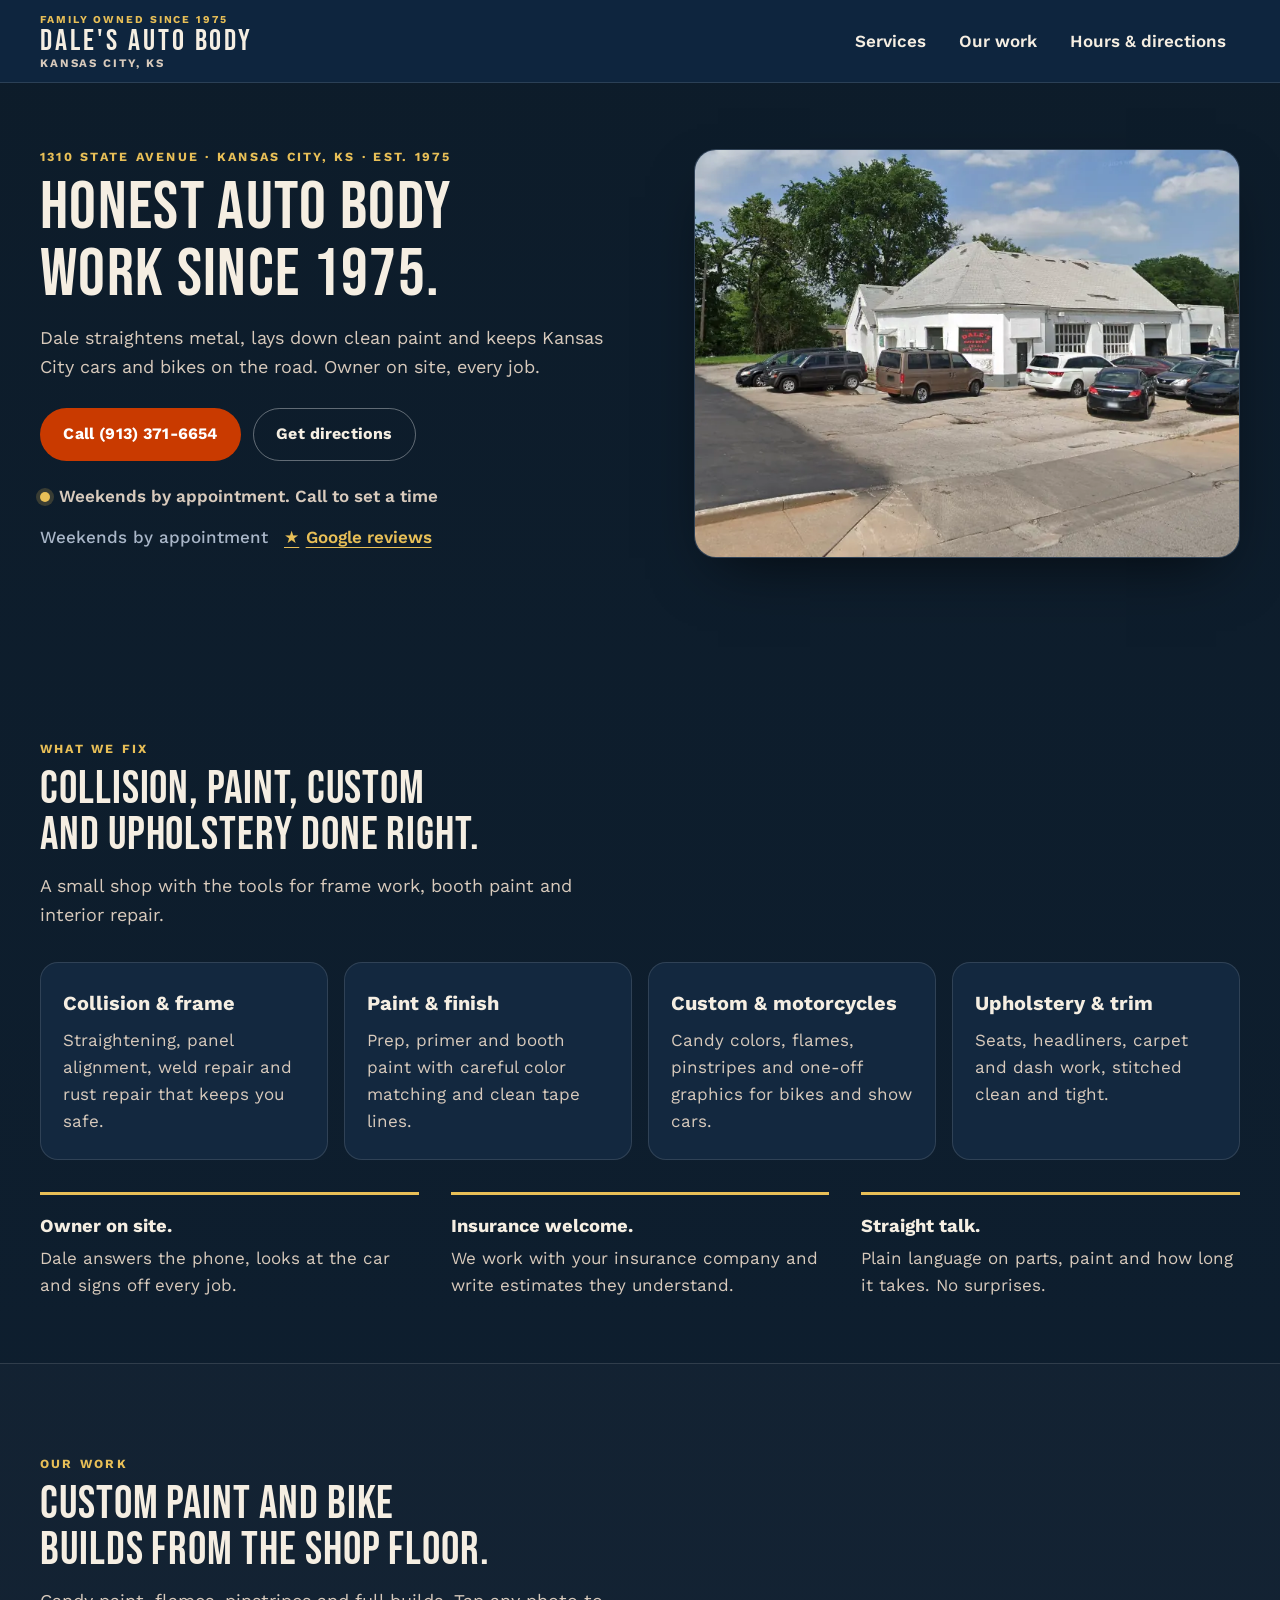
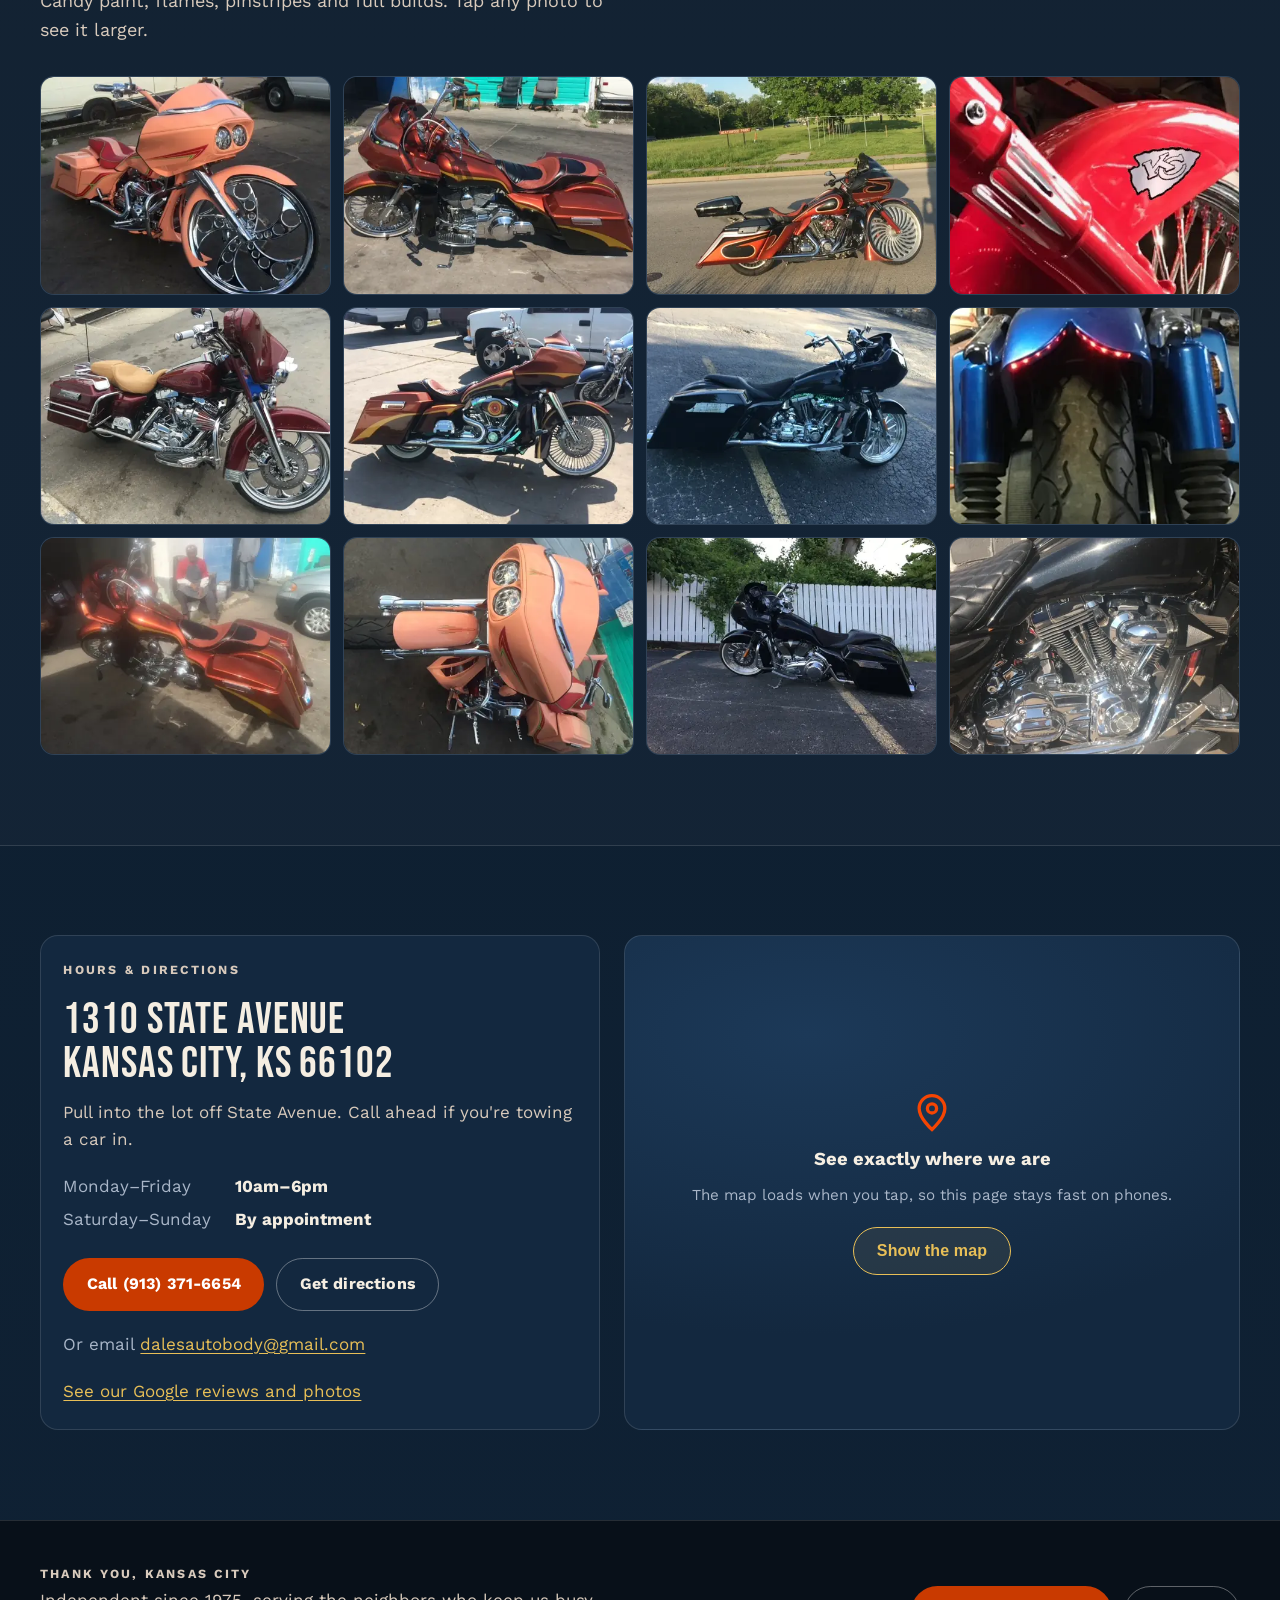
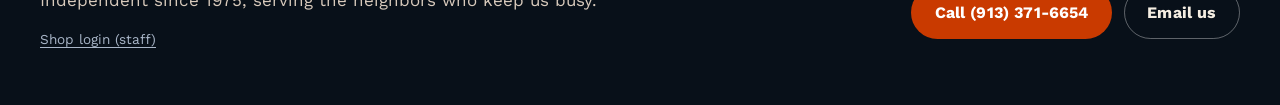
==== commit 9fcdf562: "Polish: font licenses, map card, reviews link, install-page hint pill Co-Authored-By: Claude Opus 5." ====
--- a/index.html
+++ b/index.html
@@ -68,8 +68,7 @@
                         <a class="btn solid" href="tel:+19133716654">Call (913) 371-6654</a>
                         <a class="btn outline" href="https://www.google.com/maps/dir/?api=1&amp;destination=1310+State+Ave,+Kansas+City,+KS+66102" target="_blank" rel="noopener">Get directions</a>
                     </div>
-                    <p class="hours-line"><span class="status-dot" id="navStatus">Open weekdays 10am–6pm</span><span class="hours-sub">Weekends by appointment</span></p>
-                    <p class="reviews-line"><a href="https://www.google.com/maps/search/?api=1&amp;query=Dale%27s+Auto+Body+1310+State+Ave+Kansas+City+KS+66102" target="_blank" rel="noopener"><span aria-hidden="true">★</span> See our Google reviews</a></p>
+                    <p class="hours-line"><span class="status-dot" id="navStatus">Open weekdays 10am–6pm</span><span class="hours-sub">Weekends by appointment</span><a class="reviews-link" href="https://www.google.com/maps/search/?api=1&amp;query=Dale%27s+Auto+Body+1310+State+Ave+Kansas+City+KS+66102" target="_blank" rel="noopener"><span aria-hidden="true">★</span> Google reviews</a></p>
                 </div>
                 <figure class="hero-photo">
                     <img src="images/web/shop.webp" srcset="images/web/shop-sm.webp 480w, images/web/shop.webp 741w" sizes="(max-width: 899px) 100vw, 45vw" width="741" height="544" alt="Dale's Auto Body: the white shop building and parking lot on State Avenue" fetchpriority="high">
@@ -154,9 +153,9 @@
                 <div class="map" id="map">
                     <div class="map-card">
                         <svg viewBox="0 0 24 24" aria-hidden="true"><path d="M12 21s-7-6.2-7-11.5A7 7 0 0 1 19 9.5C19 14.8 12 21 12 21z"/><circle cx="12" cy="9.5" r="2.5"/></svg>
-                        <p><b>1310 State Avenue</b><br>Kansas City, KS 66102</p>
-                        <p class="map-sub">On State Avenue, west of downtown Kansas City, Kansas.</p>
-                        <button class="btn outline" type="button" id="showMap">Show the map here</button>
+                        <p><b>See exactly where we are</b></p>
+                        <p class="map-sub">The map loads when you tap, so this page stays fast on phones.</p>
+                        <button class="btn mapbtn" type="button" id="showMap">Show the map</button>
                     </div>
                 </div>
             </div>
--- a/css/style.css
+++ b/css/style.css
@@ -156,9 +156,10 @@
 .map-card { display: grid; place-items: center; align-content: center; gap: 0.6rem; text-align: center; padding: 2rem; }
 .map-card svg { width: 44px; height: 44px; fill: none; stroke: var(--rust); stroke-width: 1.8; }
 .map-card p { margin: 0; font-size: 1.15rem; }
+.mapbtn { border-color: var(--amber); color: var(--amber); background: rgba(232, 191, 87, 0.08); }
+.mapbtn:hover { background: rgba(232, 191, 87, 0.16); }
 .map-card .map-sub { color: var(--muted); font-size: 0.95rem; margin-bottom: 0.6rem; }
-.reviews-line { margin: 0.75rem 0 0; }
-.reviews-line a { display: inline-flex; align-items: center; gap: 0.4rem; min-height: 44px; color: var(--amber); font-weight: 600; text-decoration: underline; text-underline-offset: 4px; }
+.reviews-link { display: inline-flex; align-items: center; gap: 0.4rem; min-height: 44px; color: var(--amber); font-weight: 600; text-decoration: underline; text-underline-offset: 4px; }
 .map iframe { display: block; width: 100%; height: 100%; min-height: 22rem; border: 0; }
 @media (max-width: 899px) { .visit-grid { grid-template-columns: 1fr; } }
 @media (max-width: 520px) { .visit .cta-row .btn { flex: 1 1 100%; } .map, .map iframe { min-height: 18rem; } }
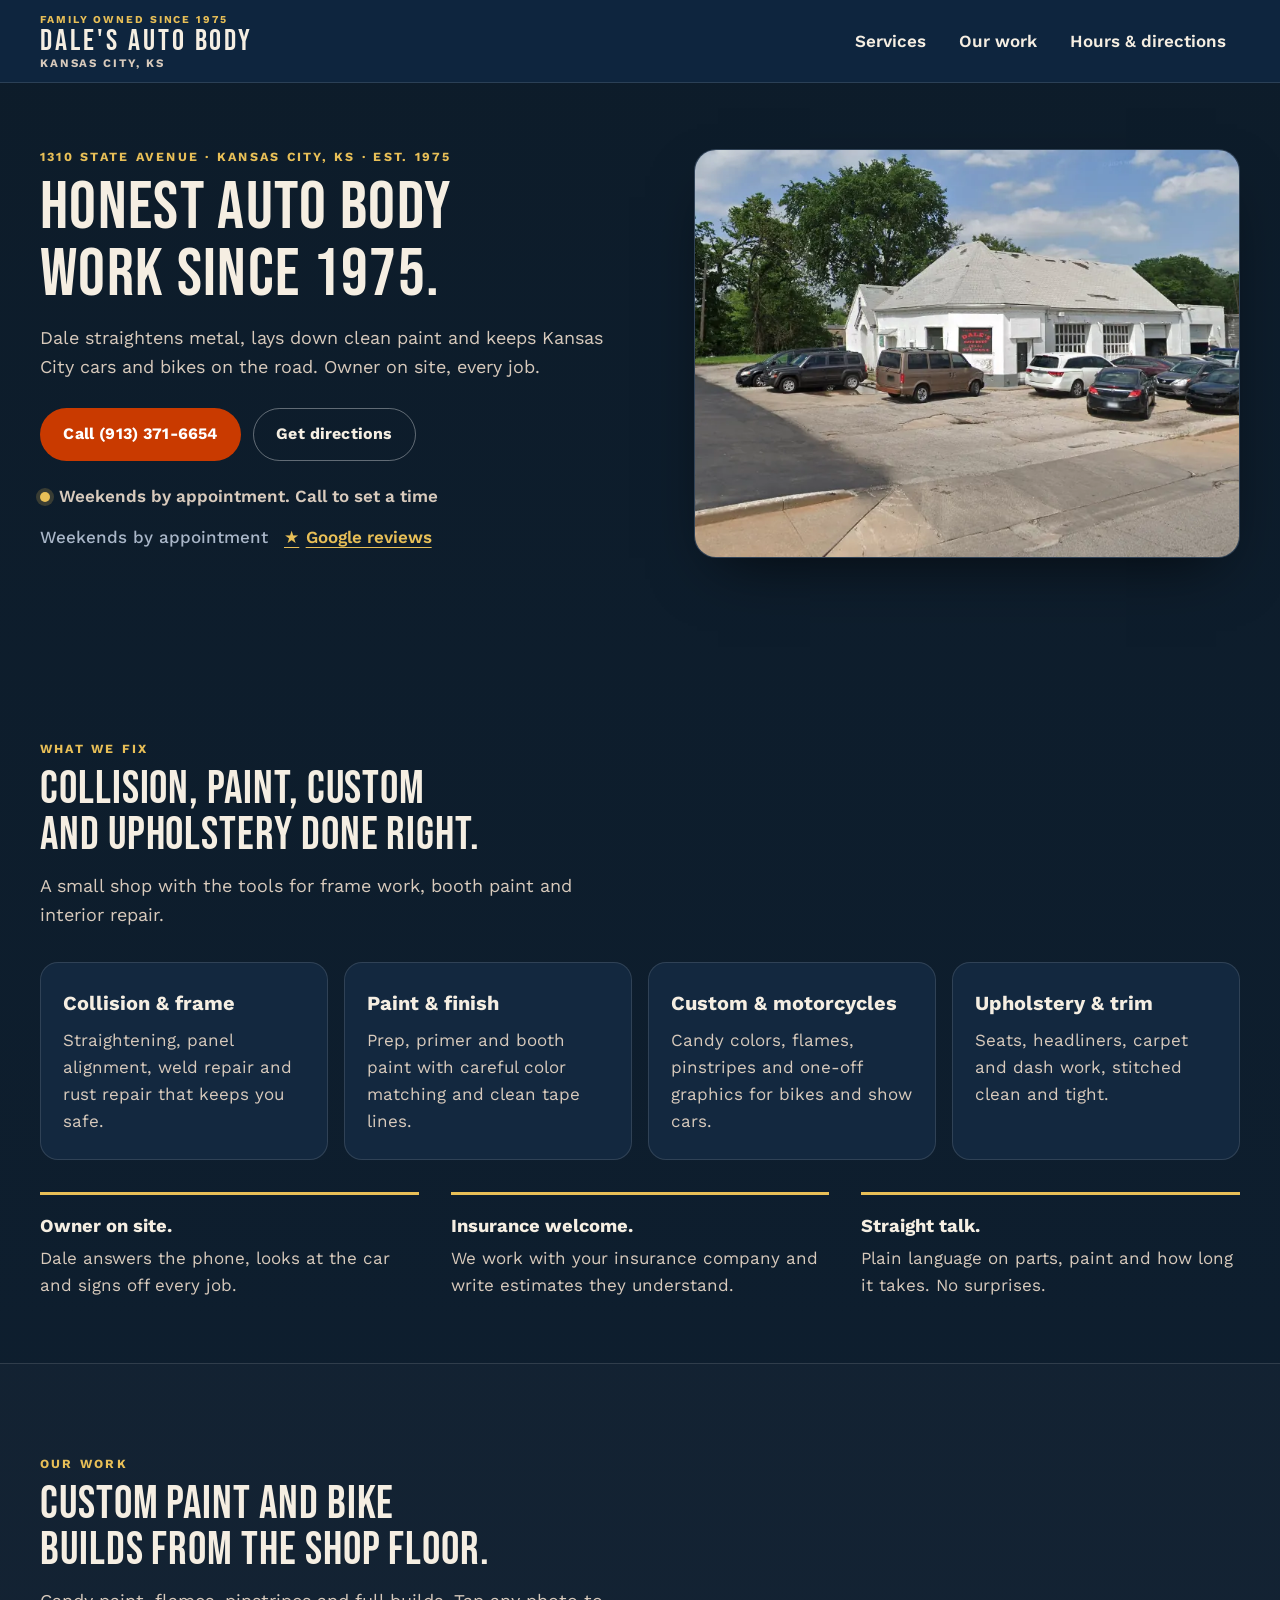
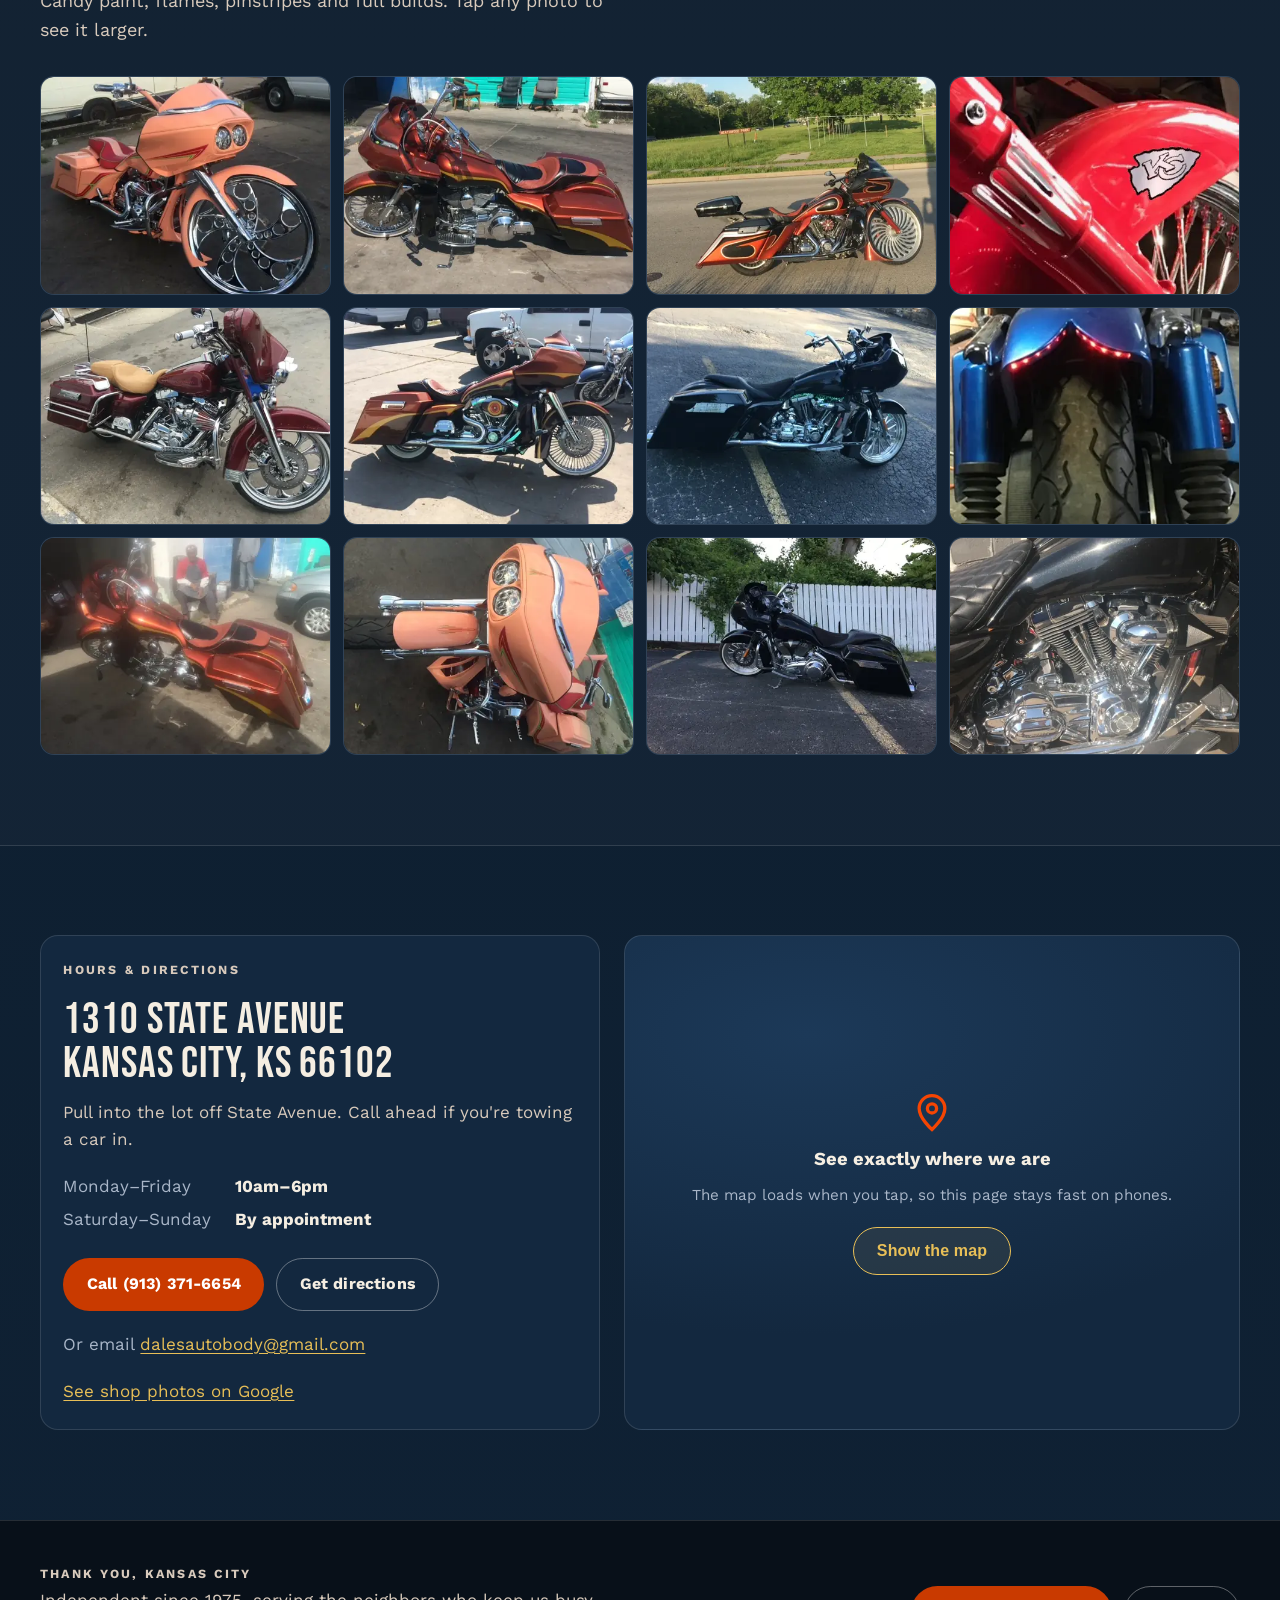
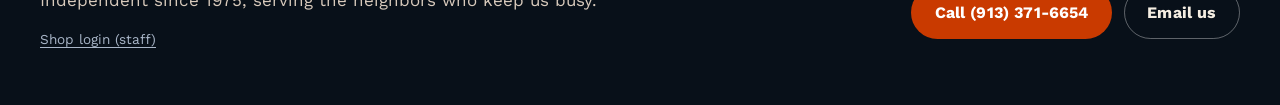
==== commit 53959a33: "Polish: tap-to-hide install hint, clearer printed receipt with phone, distinct Google links Co-Autho" ====
--- a/index.html
+++ b/index.html
@@ -148,7 +148,7 @@
                         <a class="btn outline" href="https://www.google.com/maps/dir/?api=1&amp;destination=1310+State+Ave,+Kansas+City,+KS+66102" target="_blank" rel="noopener">Get directions</a>
                     </div>
                     <p class="email-line">Or email <a href="mailto:dalesautobody@gmail.com">dalesautobody@gmail.com</a></p>
-                    <p class="email-line"><a href="https://www.google.com/maps/search/?api=1&amp;query=Dale%27s+Auto+Body+1310+State+Ave+Kansas+City+KS+66102" target="_blank" rel="noopener">See our Google reviews and photos</a></p>
+                    <p class="email-line"><a href="https://www.google.com/maps/search/?api=1&amp;query=Dale%27s+Auto+Body+1310+State+Ave+Kansas+City+KS+66102" target="_blank" rel="noopener">See shop photos on Google</a></p>
                 </div>
                 <div class="map" id="map">
                     <div class="map-card">
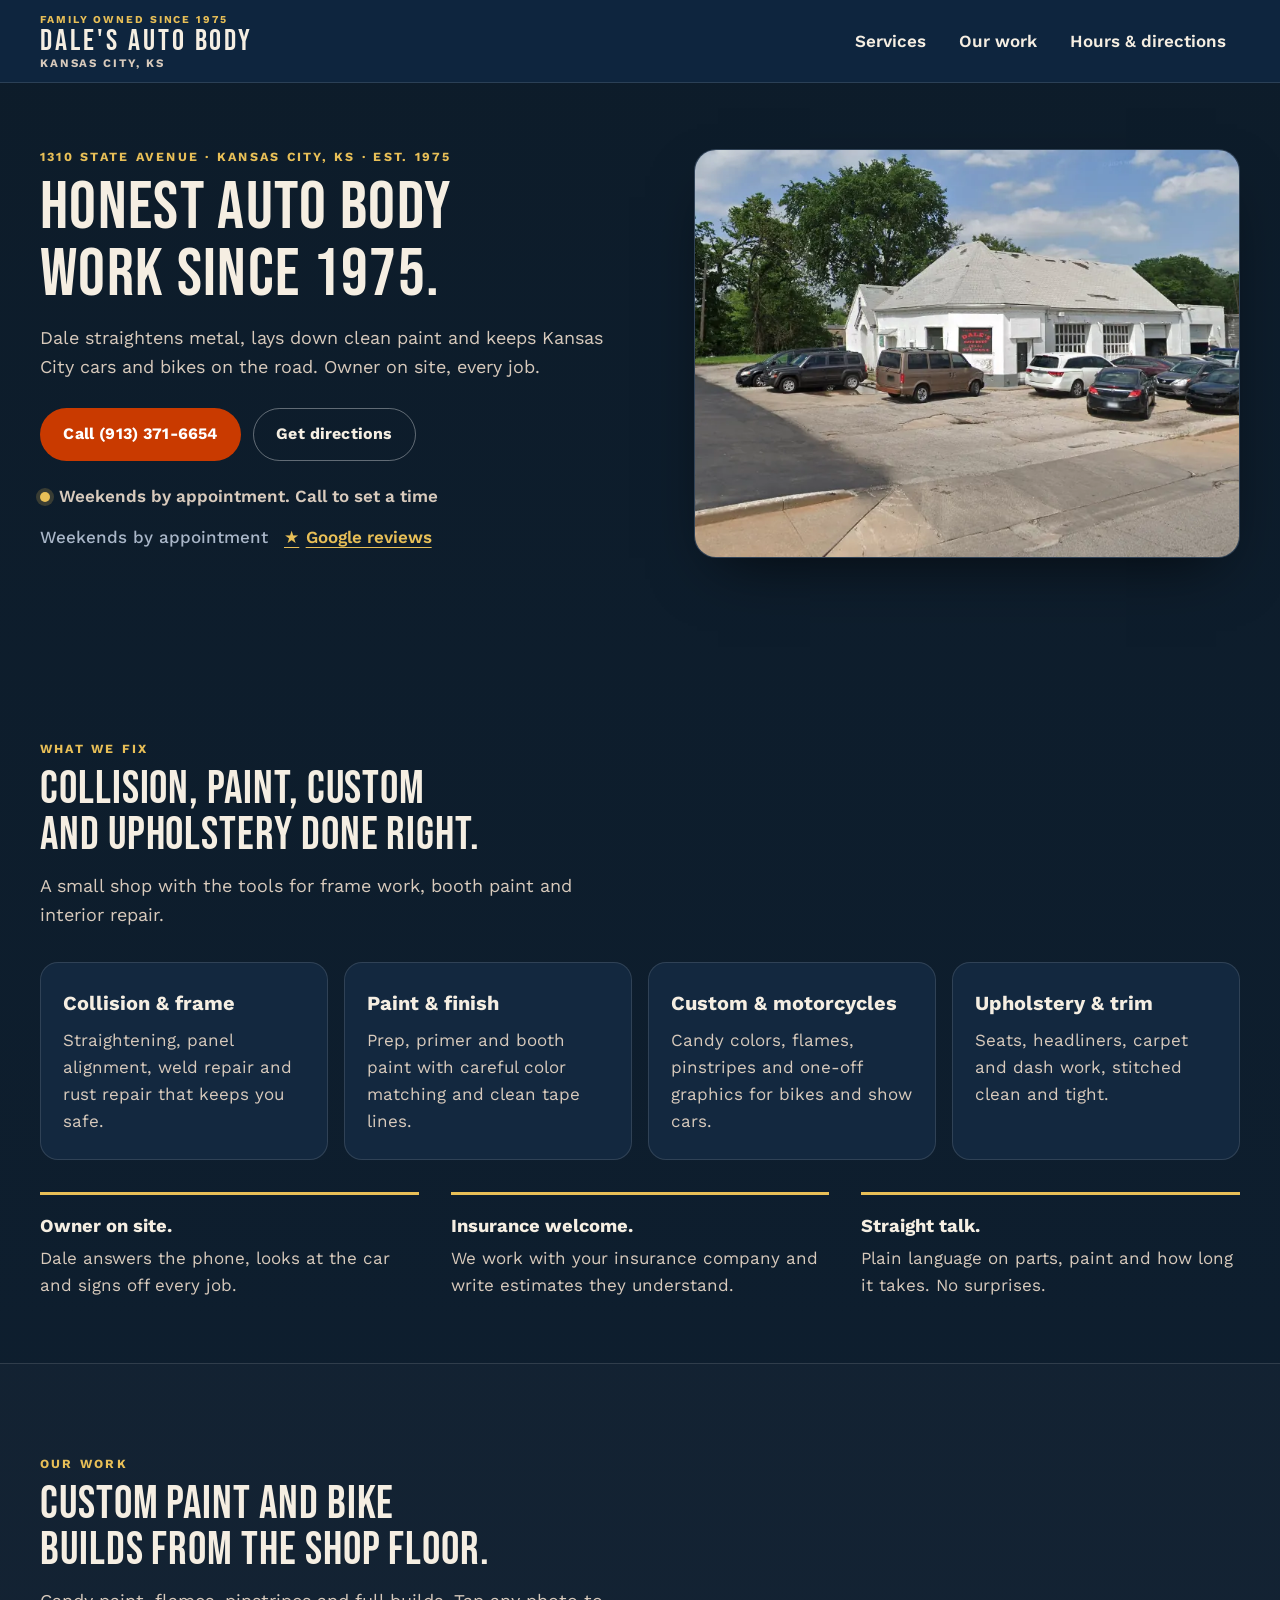
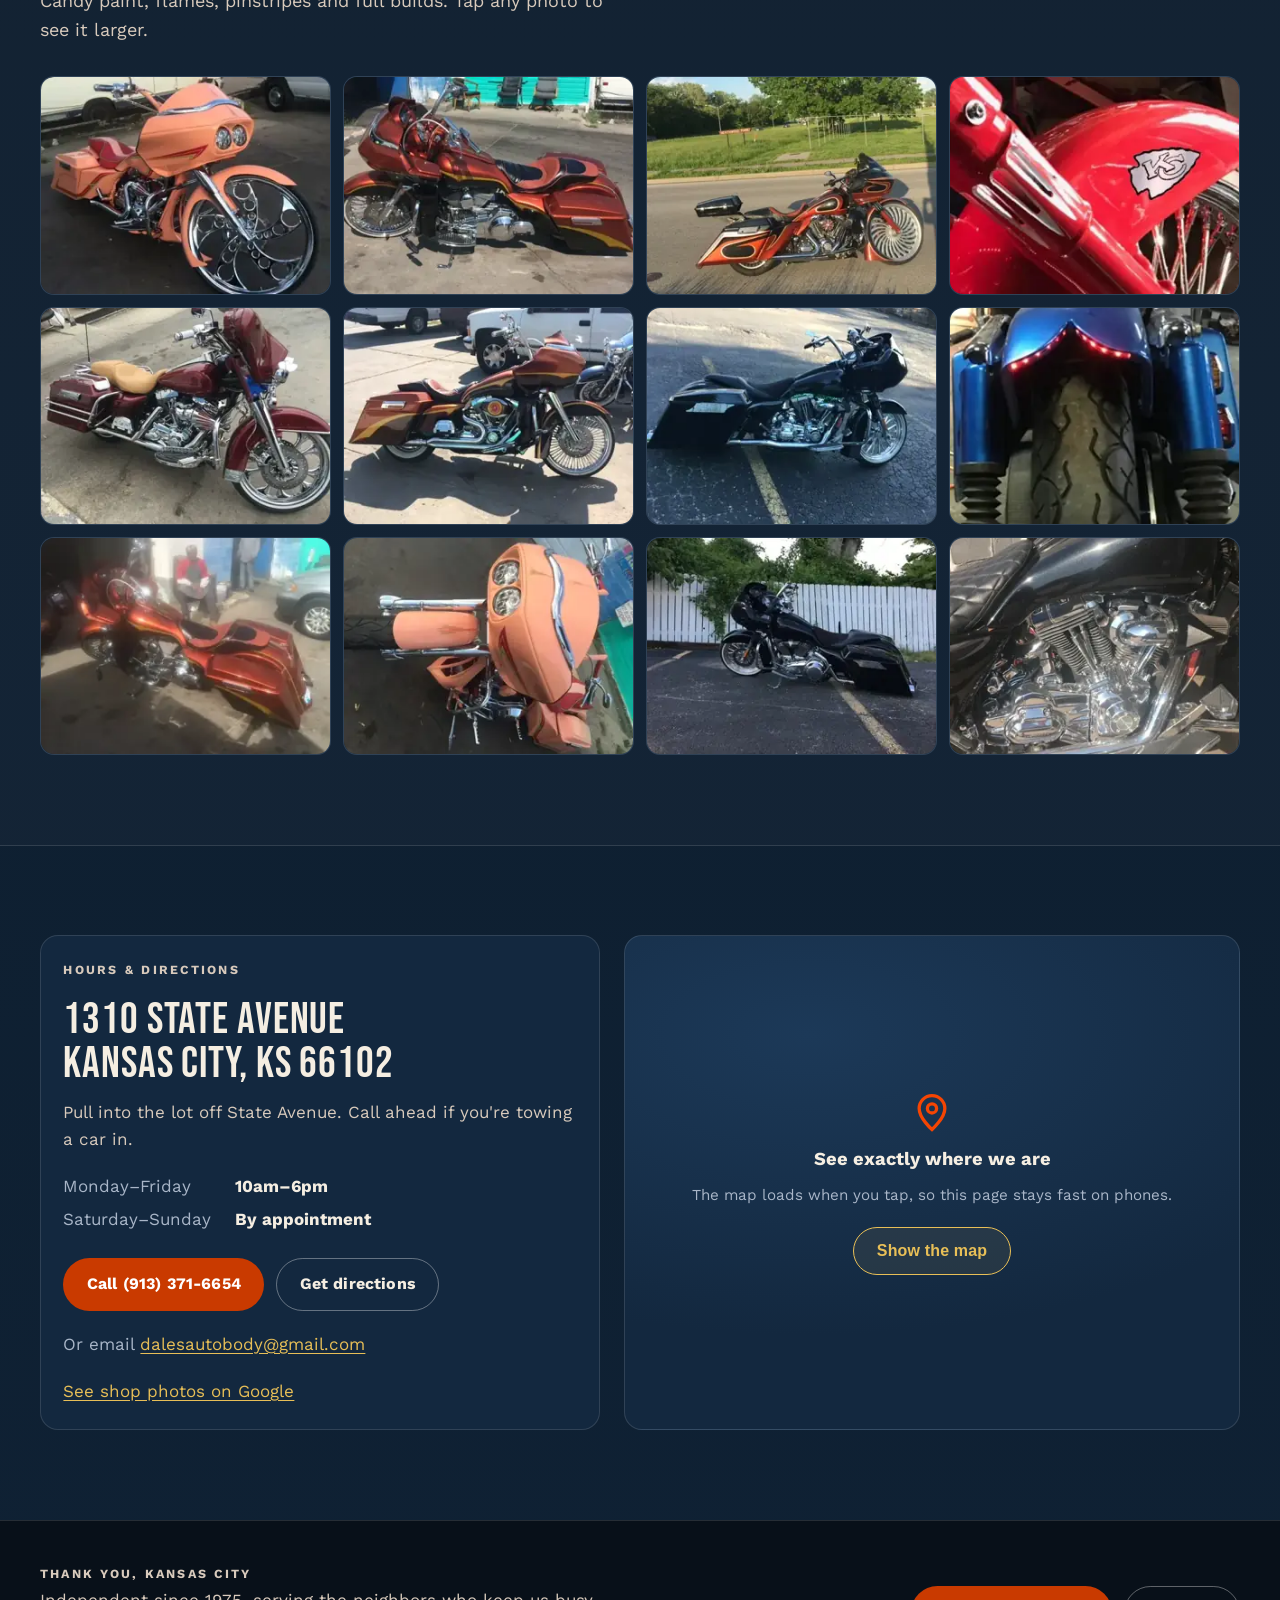
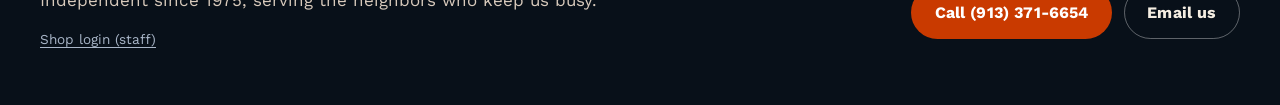
==== commit fe91cacd: "Polish: zero accessibility violations, self-hosted portal fonts (offline-safe), Today top 10, welcom" ====
--- a/index.html
+++ b/index.html
@@ -43,7 +43,7 @@
     <a class="skip" href="#main">Skip to content</a>
     <header class="top-nav">
         <div class="container nav-inner">
-            <a class="brand" href="#top" aria-label="Dale's Auto Body, back to top">
+            <a class="brand" href="#top">
                 <span class="eyebrow">Family owned since 1975</span>
                 <span class="brand-name">DALE'S AUTO BODY</span>
                 <span class="brand-sub">Kansas City, KS</span>
@@ -117,18 +117,18 @@
                     <p class="lede">Candy paint, flames, pinstripes and full builds. Tap any photo to see it larger.</p>
                 </div>
                 <ul class="gallery" id="gallery">
-                    <li><button type="button" data-full="images/web/work-00018.webp"><img src="images/web/work-00018-sm.webp" width="480" height="360" loading="lazy" alt="Road Glide in custom peach paint with a matching fairing and bags"></button></li>
-                    <li><button type="button" data-full="images/web/work-00025.webp"><img src="images/web/work-00025-sm.webp" width="480" height="360" loading="lazy" alt="Bagger in candy copper with gold pinstripe flames and a two-tone seat"></button></li>
-                    <li><button type="button" data-full="images/web/work-00068.webp"><img src="images/web/work-00068-sm.webp" width="480" height="360" loading="lazy" alt="Orange and black flamed Road Glide with a big custom front wheel"></button></li>
-                    <li><button type="button" data-full="images/web/work-00051.webp"><img src="images/web/work-00051-sm.webp" width="480" height="360" loading="lazy" alt="Close-up of a red fender with a Chiefs arrowhead graphic"></button></li>
-                    <li><button type="button" data-full="images/web/work-00029.webp"><img src="images/web/work-00029-sm.webp" width="480" height="360" loading="lazy" alt="Maroon touring bike with a tan seat and chrome trim"></button></li>
-                    <li><button type="button" data-full="images/web/work-00023.webp"><img src="images/web/work-00023-sm.webp" width="480" height="360" loading="lazy" alt="Copper and gold bagger with stretched bags, side view"></button></li>
-                    <li><button type="button" data-full="images/web/work-00057.webp"><img src="images/web/work-00057-sm.webp" width="480" height="360" loading="lazy" alt="Black Road Glide with stretched bags and chrome wheel"></button></li>
-                    <li><button type="button" data-full="images/web/work-00033.webp"><img src="images/web/work-00033-sm.webp" width="480" height="360" loading="lazy" alt="Candy blue rear fender with a built-in red LED light strip"></button></li>
-                    <li><button type="button" data-full="images/web/work-00010.webp"><img src="images/web/work-00010-sm.webp" width="480" height="360" loading="lazy" alt="Copper bagger finished and parked outside the shop"></button></li>
-                    <li><button type="button" data-full="images/web/work-00020.webp"><img src="images/web/work-00020-sm.webp" width="480" height="360" loading="lazy" alt="Peach-painted fairing and bags from above"></button></li>
-                    <li><button type="button" data-full="images/web/work-00055.webp"><img src="images/web/work-00055-sm.webp" width="480" height="360" loading="lazy" alt="Black bagger with long stretched bags, parked by a white fence"></button></li>
-                    <li><button type="button" data-full="images/web/work-00074.webp"><img src="images/web/work-00074-sm.webp" width="480" height="360" loading="lazy" alt="Chrome engine detail on a black touring bike"></button></li>
+                    <li><button type="button" data-full="images/web/work-00018.webp"><img src="images/web/work-00018-sm.webp" srcset="images/web/work-00018-xs.webp 320w, images/web/work-00018-sm.webp 480w" sizes="(max-width: 899px) 33vw, 25vw" width="480" height="360" loading="lazy" alt="Road Glide in custom peach paint with a matching fairing and bags"></button></li>
+                    <li><button type="button" data-full="images/web/work-00025.webp"><img src="images/web/work-00025-sm.webp" srcset="images/web/work-00025-xs.webp 320w, images/web/work-00025-sm.webp 480w" sizes="(max-width: 899px) 33vw, 25vw" width="480" height="360" loading="lazy" alt="Bagger in candy copper with gold pinstripe flames and a two-tone seat"></button></li>
+                    <li><button type="button" data-full="images/web/work-00068.webp"><img src="images/web/work-00068-sm.webp" srcset="images/web/work-00068-xs.webp 320w, images/web/work-00068-sm.webp 480w" sizes="(max-width: 899px) 33vw, 25vw" width="480" height="360" loading="lazy" alt="Orange and black flamed Road Glide with a big custom front wheel"></button></li>
+                    <li><button type="button" data-full="images/web/work-00051.webp"><img src="images/web/work-00051-sm.webp" srcset="images/web/work-00051-xs.webp 320w, images/web/work-00051-sm.webp 480w" sizes="(max-width: 899px) 33vw, 25vw" width="480" height="360" loading="lazy" alt="Close-up of a red fender with a Chiefs arrowhead graphic"></button></li>
+                    <li><button type="button" data-full="images/web/work-00029.webp"><img src="images/web/work-00029-sm.webp" srcset="images/web/work-00029-xs.webp 320w, images/web/work-00029-sm.webp 480w" sizes="(max-width: 899px) 33vw, 25vw" width="480" height="360" loading="lazy" alt="Maroon touring bike with a tan seat and chrome trim"></button></li>
+                    <li><button type="button" data-full="images/web/work-00023.webp"><img src="images/web/work-00023-sm.webp" srcset="images/web/work-00023-xs.webp 320w, images/web/work-00023-sm.webp 480w" sizes="(max-width: 899px) 33vw, 25vw" width="480" height="360" loading="lazy" alt="Copper and gold bagger with stretched bags, side view"></button></li>
+                    <li><button type="button" data-full="images/web/work-00057.webp"><img src="images/web/work-00057-sm.webp" srcset="images/web/work-00057-xs.webp 320w, images/web/work-00057-sm.webp 480w" sizes="(max-width: 899px) 33vw, 25vw" width="480" height="360" loading="lazy" alt="Black Road Glide with stretched bags and chrome wheel"></button></li>
+                    <li><button type="button" data-full="images/web/work-00033.webp"><img src="images/web/work-00033-sm.webp" srcset="images/web/work-00033-xs.webp 320w, images/web/work-00033-sm.webp 480w" sizes="(max-width: 899px) 33vw, 25vw" width="480" height="360" loading="lazy" alt="Candy blue rear fender with a built-in red LED light strip"></button></li>
+                    <li><button type="button" data-full="images/web/work-00010.webp"><img src="images/web/work-00010-sm.webp" srcset="images/web/work-00010-xs.webp 320w, images/web/work-00010-sm.webp 480w" sizes="(max-width: 899px) 33vw, 25vw" width="480" height="360" loading="lazy" alt="Copper bagger finished and parked outside the shop"></button></li>
+                    <li><button type="button" data-full="images/web/work-00020.webp"><img src="images/web/work-00020-sm.webp" srcset="images/web/work-00020-xs.webp 320w, images/web/work-00020-sm.webp 480w" sizes="(max-width: 899px) 33vw, 25vw" width="480" height="360" loading="lazy" alt="Peach-painted fairing and bags from above"></button></li>
+                    <li><button type="button" data-full="images/web/work-00055.webp"><img src="images/web/work-00055-sm.webp" srcset="images/web/work-00055-xs.webp 320w, images/web/work-00055-sm.webp 480w" sizes="(max-width: 899px) 33vw, 25vw" width="480" height="360" loading="lazy" alt="Black bagger with long stretched bags, parked by a white fence"></button></li>
+                    <li><button type="button" data-full="images/web/work-00074.webp"><img src="images/web/work-00074-sm.webp" srcset="images/web/work-00074-xs.webp 320w, images/web/work-00074-sm.webp 480w" sizes="(max-width: 899px) 33vw, 25vw" width="480" height="360" loading="lazy" alt="Chrome engine detail on a black touring bike"></button></li>
                 </ul>
             </div>
         </section>
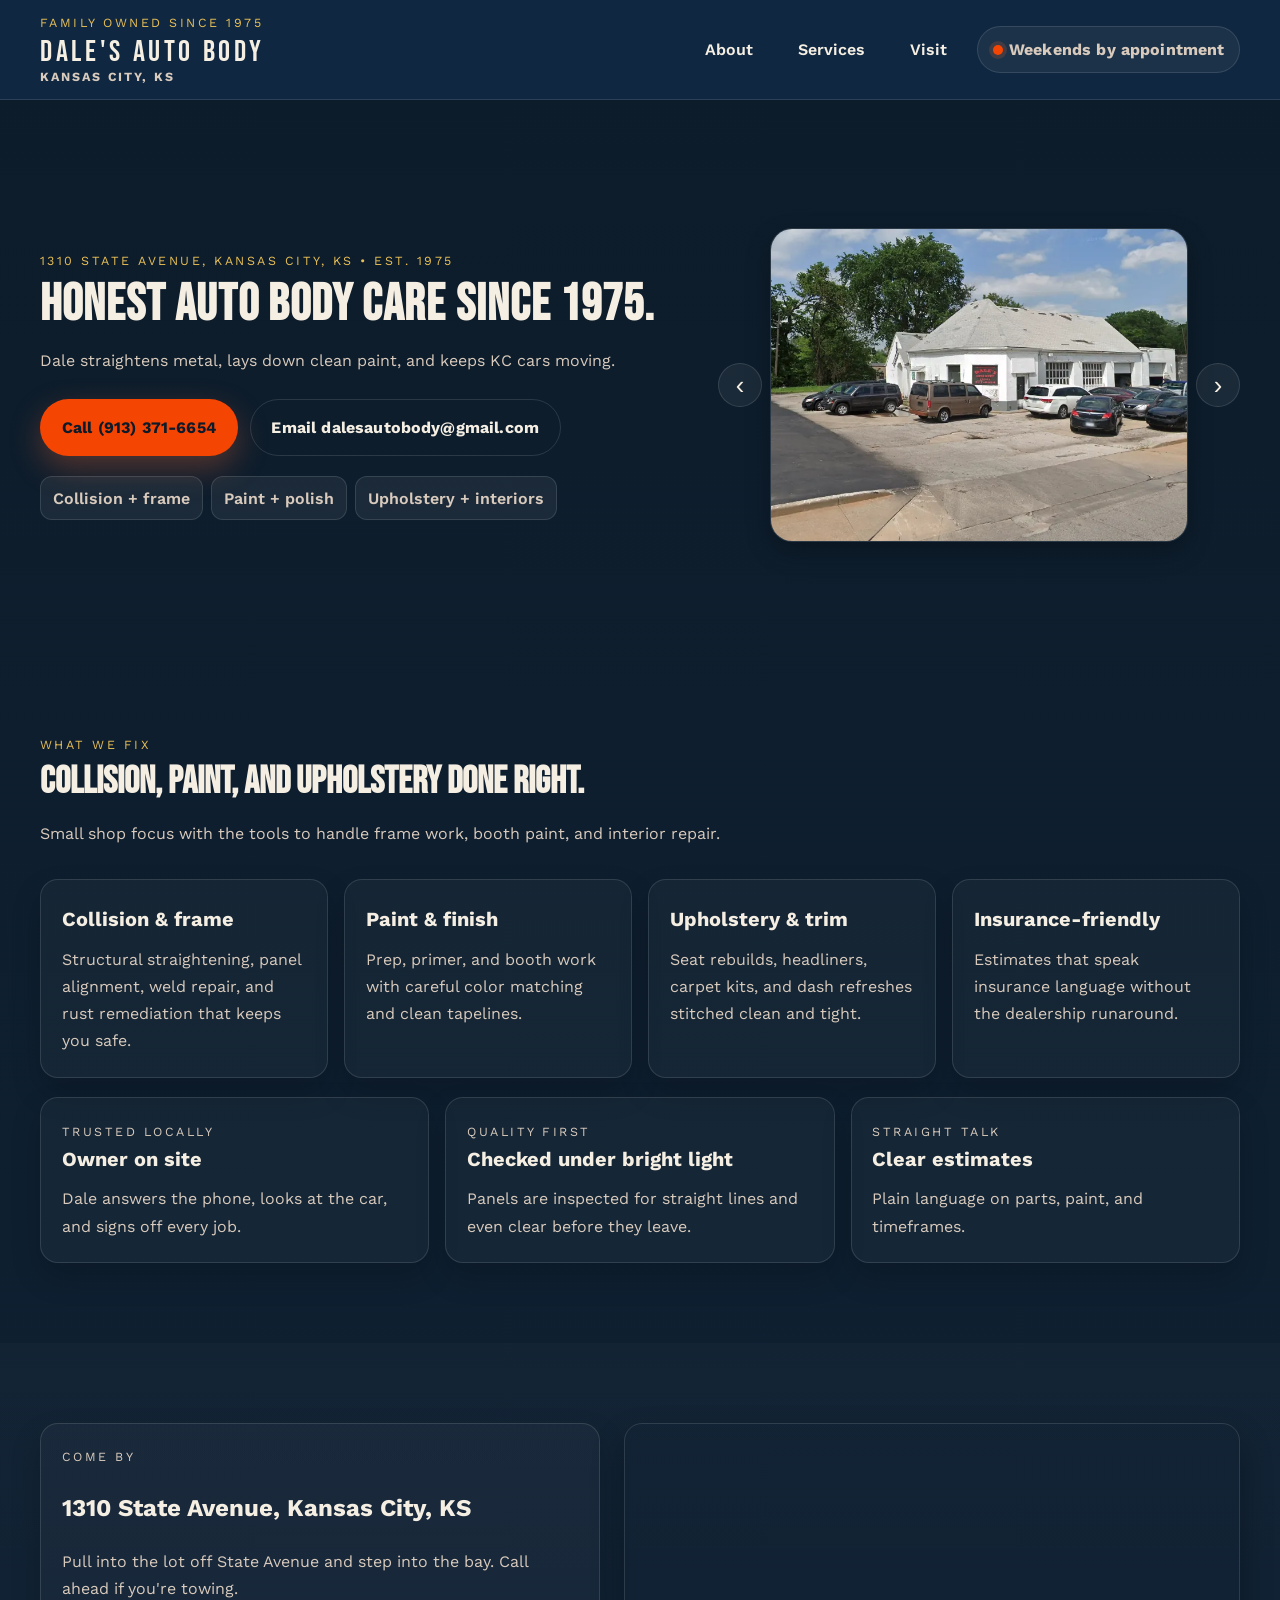
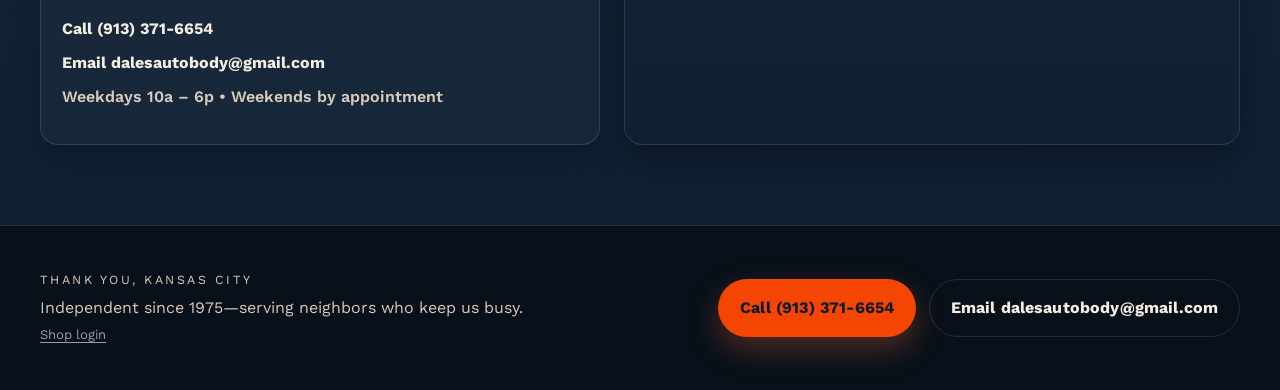
==== commit 5e4812f3: "Homepage: restore the original design Back to the original layout, wording, photo slider, cards and " ====
--- a/index.html
+++ b/index.html
@@ -2,9 +2,9 @@
 <html lang="en">
 <head>
     <meta charset="UTF-8">
-    <meta name="viewport" content="width=device-width, initial-scale=1, viewport-fit=cover">
-    <title>Dale's Auto Body | Collision, Paint &amp; Upholstery in Kansas City, KS</title>
-    <meta name="description" content="Family-owned auto body shop at 1310 State Avenue, Kansas City, KS since 1975. Collision and frame repair, paint, custom motorcycle work and upholstery. Call (913) 371-6654.">
+    <meta name="viewport" content="width=device-width, initial-scale=1">
+    <title>Dale's Auto Body KC | Since 1975</title>
+    <meta name="description" content="Family-owned auto body and upholstery shop in Kansas City, KS. Old-school craftsmanship from Dale since 1975.">
     <link rel="canonical" href="https://daleskc.com/">
     <meta name="theme-color" content="#0f2740">
     <link rel="icon" href="/favicon.ico" sizes="any">
@@ -12,15 +12,13 @@
     <link rel="apple-touch-icon" href="/apple-touch-icon.png">
     <meta property="og:type" content="website">
     <meta property="og:title" content="Dale's Auto Body · Kansas City, KS · Since 1975">
-    <meta property="og:description" content="Collision, paint, custom motorcycle work and upholstery. Family owned on State Avenue since 1975.">
+    <meta property="og:description" content="Family-owned auto body and upholstery shop on State Avenue in Kansas City, KS since 1975.">
     <meta property="og:url" content="https://daleskc.com/">
     <meta property="og:image" content="https://daleskc.com/images/web/og.jpg">
     <meta name="twitter:card" content="summary_large_image">
     <link rel="preload" as="font" type="font/woff2" href="fonts/bebas-neue.woff2" crossorigin>
     <link rel="preload" as="font" type="font/woff2" href="fonts/work-sans.woff2" crossorigin>
-    <link rel="preload" as="image" href="images/web/shop.webp" imagesrcset="images/web/shop-sm.webp 480w, images/web/shop.webp 741w" imagesizes="(max-width: 899px) 100vw, 45vw" fetchpriority="high">
     <link rel="stylesheet" href="css/style.css">
-    <script src="js/script.js" defer></script>
     <script type="application/ld+json">
     {
       "@context": "https://schema.org",
@@ -32,131 +30,123 @@
       "foundingDate": "1975",
       "image": "https://daleskc.com/images/web/og.jpg",
       "address": { "@type": "PostalAddress", "streetAddress": "1310 State Avenue", "addressLocality": "Kansas City", "addressRegion": "KS", "postalCode": "66102", "addressCountry": "US" },
-      "openingHoursSpecification": [{ "@type": "OpeningHoursSpecification", "dayOfWeek": ["Monday", "Tuesday", "Wednesday", "Thursday", "Friday"], "opens": "10:00", "closes": "18:00" }],
-      "areaServed": "Kansas City metro",
-      "hasMap": "https://www.google.com/maps/search/?api=1&query=Dale%27s+Auto+Body+1310+State+Ave+Kansas+City+KS+66102",
-      "priceRange": "$$"
+      "openingHoursSpecification": [{ "@type": "OpeningHoursSpecification", "dayOfWeek": ["Monday", "Tuesday", "Wednesday", "Thursday", "Friday"], "opens": "10:00", "closes": "18:00" }]
     }
     </script>
 </head>
 <body>
-    <a class="skip" href="#main">Skip to content</a>
     <header class="top-nav">
         <div class="container nav-inner">
-            <a class="brand" href="#top">
-                <span class="eyebrow">Family owned since 1975</span>
-                <span class="brand-name">DALE'S AUTO BODY</span>
-                <span class="brand-sub">Kansas City, KS</span>
-            </a>
-            <nav class="nav-links" aria-label="Main">
+            <div class="brand">
+                <div class="brand-text">
+                    <p class="eyebrow">Family owned since 1975</p>
+                    <p class="brand-name">DALE'S AUTO BODY</p>
+                    <p class="brand-sub">Kansas City, KS</p>
+                </div>
+            </div>
+            <nav class="nav-links" aria-label="Main navigation">
+                <a href="#about">About</a>
                 <a href="#services">Services</a>
-                <a href="#work">Our work</a>
-                <a href="#visit">Hours &amp; directions</a>
+                <a href="#visit">Visit</a>
+                <span class="status-pill" id="navStatus">Weekdays 10a–6p</span>
             </nav>
-            <a class="btn solid nav-call" href="tel:+19133716654">Call</a>
         </div>
     </header>
 
-    <main id="main">
-        <section class="hero" id="top">
+    <main>
+        <section class="hero" id="about">
             <div class="container hero-grid">
                 <div class="hero-copy">
-                    <p class="eyebrow">1310 State Avenue · Kansas City, KS · Est. 1975</p>
-                    <h1>Honest auto body work since 1975.</h1>
-                    <p class="lede">Dale straightens metal, lays down clean paint and keeps Kansas City cars and bikes on the road. Owner on site, every job.</p>
+                    <p class="eyebrow">1310 State Avenue, Kansas City, KS • Est. 1975</p>
+                    <h1>Honest auto body care since 1975.</h1>
+                    <p class="lede">Dale straightens metal, lays down clean paint, and keeps KC cars moving.</p>
                     <div class="cta-row">
-                        <a class="btn solid" href="tel:+19133716654">Call (913) 371-6654</a>
-                        <a class="btn outline" href="https://www.google.com/maps/dir/?api=1&amp;destination=1310+State+Ave,+Kansas+City,+KS+66102" target="_blank" rel="noopener">Get directions</a>
+                        <a class="btn solid" href="tel:913-371-6654">Call (913) 371-6654</a>
+                        <a class="btn outline" href="mailto:dalesautobody@gmail.com">Email dalesautobody@gmail.com</a>
                     </div>
-                    <p class="hours-line"><span class="status-dot" id="navStatus">Open weekdays 10am–6pm</span><span class="hours-sub">Weekends by appointment</span><a class="reviews-link" href="https://www.google.com/maps/search/?api=1&amp;query=Dale%27s+Auto+Body+1310+State+Ave+Kansas+City+KS+66102" target="_blank" rel="noopener"><span aria-hidden="true">★</span> Google reviews</a></p>
+                    <div class="hero-tags">
+                        <span>Collision + frame</span>
+                        <span>Paint + polish</span>
+                        <span>Upholstery + interiors</span>
+                    </div>
                 </div>
-                <figure class="hero-photo">
-                    <img src="images/web/shop.webp" srcset="images/web/shop-sm.webp 480w, images/web/shop.webp 741w" sizes="(max-width: 899px) 100vw, 45vw" width="741" height="544" alt="Dale's Auto Body: the white shop building and parking lot on State Avenue" fetchpriority="high">
-                </figure>
+                <div class="hero-showcase hero-slider">
+                    <button class="hero-arrow" data-hero-prev aria-label="Previous photo">‹</button>
+                    <div class="hero-photo">
+                        <img src="images/web/shop.webp" width="741" height="544" alt="Dale's Auto Body shop on State Avenue" data-hero-img fetchpriority="high">
+                    </div>
+                    <button class="hero-arrow" data-hero-next aria-label="Next photo">›</button>
+                </div>
             </div>
         </section>
 
-        <section class="services" id="services" aria-labelledby="servH">
+        <section class="services" id="services">
             <div class="container">
                 <div class="section-header">
                     <p class="eyebrow">What we fix</p>
-                    <h2 id="servH">Collision, paint, custom and upholstery done right.</h2>
-                    <p class="lede">A small shop with the tools for frame work, booth paint and interior repair.</p>
+                    <h2>Collision, paint, and upholstery done right.</h2>
+                    <p class="lede">Small shop focus with the tools to handle frame work, booth paint, and interior repair.</p>
                 </div>
                 <div class="service-grid">
                     <article class="card">
-                        <h3>Collision &amp; frame</h3>
-                        <p>Straightening, panel alignment, weld repair and rust repair that keeps you safe.</p>
+                        <h3>Collision & frame</h3>
+                        <p>Structural straightening, panel alignment, weld repair, and rust remediation that keeps you safe.</p>
                     </article>
                     <article class="card">
-                        <h3>Paint &amp; finish</h3>
-                        <p>Prep, primer and booth paint with careful color matching and clean tape lines.</p>
+                        <h3>Paint & finish</h3>
+                        <p>Prep, primer, and booth work with careful color matching and clean tapelines.</p>
                     </article>
                     <article class="card">
-                        <h3>Custom &amp; motorcycles</h3>
-                        <p>Candy colors, flames, pinstripes and one-off graphics for bikes and show cars.</p>
+                        <h3>Upholstery & trim</h3>
+                        <p>Seat rebuilds, headliners, carpet kits, and dash refreshes stitched clean and tight.</p>
                     </article>
                     <article class="card">
-                        <h3>Upholstery &amp; trim</h3>
-                        <p>Seats, headliners, carpet and dash work, stitched clean and tight.</p>
+                        <h3>Insurance-friendly</h3>
+                        <p>Estimates that speak insurance language without the dealership runaround.</p>
                     </article>
                 </div>
-                <ul class="trust" aria-label="Why people come back">
-                    <li><b>Owner on site.</b> Dale answers the phone, looks at the car and signs off every job.</li>
-                    <li><b>Insurance welcome.</b> We work with your insurance company and write estimates they understand.</li>
-                    <li><b>Straight talk.</b> Plain language on parts, paint and how long it takes. No surprises.</li>
-                </ul>
+                <div class="trust-grid">
+                    <article class="card">
+                        <p class="eyebrow">Trusted locally</p>
+                        <h3>Owner on site</h3>
+                        <p>Dale answers the phone, looks at the car, and signs off every job.</p>
+                    </article>
+                    <article class="card">
+                        <p class="eyebrow">Quality first</p>
+                        <h3>Checked under bright light</h3>
+                        <p>Panels are inspected for straight lines and even clear before they leave.</p>
+                    </article>
+                    <article class="card">
+                        <p class="eyebrow">Straight talk</p>
+                        <h3>Clear estimates</h3>
+                        <p>Plain language on parts, paint, and timeframes.</p>
+                    </article>
+                </div>
             </div>
         </section>
 
-        <section class="work" id="work" aria-labelledby="workH">
-            <div class="container">
-                <div class="section-header">
-                    <p class="eyebrow">Our work</p>
-                    <h2 id="workH">Custom paint and bike builds from the shop floor.</h2>
-                    <p class="lede">Candy paint, flames, pinstripes and full builds. Tap any photo to see it larger.</p>
-                </div>
-                <ul class="gallery" id="gallery">
-                    <li><button type="button" data-full="images/web/work-00018.webp"><img src="images/web/work-00018-sm.webp" srcset="images/web/work-00018-xs.webp 320w, images/web/work-00018-sm.webp 480w" sizes="(max-width: 899px) 33vw, 25vw" width="480" height="360" loading="lazy" alt="Road Glide in custom peach paint with a matching fairing and bags"></button></li>
-                    <li><button type="button" data-full="images/web/work-00025.webp"><img src="images/web/work-00025-sm.webp" srcset="images/web/work-00025-xs.webp 320w, images/web/work-00025-sm.webp 480w" sizes="(max-width: 899px) 33vw, 25vw" width="480" height="360" loading="lazy" alt="Bagger in candy copper with gold pinstripe flames and a two-tone seat"></button></li>
-                    <li><button type="button" data-full="images/web/work-00068.webp"><img src="images/web/work-00068-sm.webp" srcset="images/web/work-00068-xs.webp 320w, images/web/work-00068-sm.webp 480w" sizes="(max-width: 899px) 33vw, 25vw" width="480" height="360" loading="lazy" alt="Orange and black flamed Road Glide with a big custom front wheel"></button></li>
-                    <li><button type="button" data-full="images/web/work-00051.webp"><img src="images/web/work-00051-sm.webp" srcset="images/web/work-00051-xs.webp 320w, images/web/work-00051-sm.webp 480w" sizes="(max-width: 899px) 33vw, 25vw" width="480" height="360" loading="lazy" alt="Close-up of a red fender with a Chiefs arrowhead graphic"></button></li>
-                    <li><button type="button" data-full="images/web/work-00029.webp"><img src="images/web/work-00029-sm.webp" srcset="images/web/work-00029-xs.webp 320w, images/web/work-00029-sm.webp 480w" sizes="(max-width: 899px) 33vw, 25vw" width="480" height="360" loading="lazy" alt="Maroon touring bike with a tan seat and chrome trim"></button></li>
-                    <li><button type="button" data-full="images/web/work-00023.webp"><img src="images/web/work-00023-sm.webp" srcset="images/web/work-00023-xs.webp 320w, images/web/work-00023-sm.webp 480w" sizes="(max-width: 899px) 33vw, 25vw" width="480" height="360" loading="lazy" alt="Copper and gold bagger with stretched bags, side view"></button></li>
-                    <li><button type="button" data-full="images/web/work-00057.webp"><img src="images/web/work-00057-sm.webp" srcset="images/web/work-00057-xs.webp 320w, images/web/work-00057-sm.webp 480w" sizes="(max-width: 899px) 33vw, 25vw" width="480" height="360" loading="lazy" alt="Black Road Glide with stretched bags and chrome wheel"></button></li>
-                    <li><button type="button" data-full="images/web/work-00033.webp"><img src="images/web/work-00033-sm.webp" srcset="images/web/work-00033-xs.webp 320w, images/web/work-00033-sm.webp 480w" sizes="(max-width: 899px) 33vw, 25vw" width="480" height="360" loading="lazy" alt="Candy blue rear fender with a built-in red LED light strip"></button></li>
-                    <li><button type="button" data-full="images/web/work-00010.webp"><img src="images/web/work-00010-sm.webp" srcset="images/web/work-00010-xs.webp 320w, images/web/work-00010-sm.webp 480w" sizes="(max-width: 899px) 33vw, 25vw" width="480" height="360" loading="lazy" alt="Copper bagger finished and parked outside the shop"></button></li>
-                    <li><button type="button" data-full="images/web/work-00020.webp"><img src="images/web/work-00020-sm.webp" srcset="images/web/work-00020-xs.webp 320w, images/web/work-00020-sm.webp 480w" sizes="(max-width: 899px) 33vw, 25vw" width="480" height="360" loading="lazy" alt="Peach-painted fairing and bags from above"></button></li>
-                    <li><button type="button" data-full="images/web/work-00055.webp"><img src="images/web/work-00055-sm.webp" srcset="images/web/work-00055-xs.webp 320w, images/web/work-00055-sm.webp 480w" sizes="(max-width: 899px) 33vw, 25vw" width="480" height="360" loading="lazy" alt="Black bagger with long stretched bags, parked by a white fence"></button></li>
-                    <li><button type="button" data-full="images/web/work-00074.webp"><img src="images/web/work-00074-sm.webp" srcset="images/web/work-00074-xs.webp 320w, images/web/work-00074-sm.webp 480w" sizes="(max-width: 899px) 33vw, 25vw" width="480" height="360" loading="lazy" alt="Chrome engine detail on a black touring bike"></button></li>
-                </ul>
-            </div>
-        </section>
-
-        <section class="visit" id="visit" aria-labelledby="visitH">
+        <section class="visit" id="visit">
             <div class="container visit-grid">
                 <div class="visit-card card">
-                    <p class="eyebrow">Hours &amp; directions</p>
-                    <h2 id="visitH">1310 State Avenue<br>Kansas City, KS 66102</h2>
-                    <p>Pull into the lot off State Avenue. Call ahead if you're towing a car in.</p>
-                    <dl class="hours">
-                        <dt>Monday–Friday</dt><dd>10am–6pm</dd>
-                        <dt>Saturday–Sunday</dt><dd>By appointment</dd>
-                    </dl>
-                    <div class="cta-row">
-                        <a class="btn solid" href="tel:+19133716654">Call (913) 371-6654</a>
-                        <a class="btn outline" href="https://www.google.com/maps/dir/?api=1&amp;destination=1310+State+Ave,+Kansas+City,+KS+66102" target="_blank" rel="noopener">Get directions</a>
+                    <p class="eyebrow">Come by</p>
+                    <h2>1310 State Avenue, Kansas City, KS</h2>
+                    <p>Pull into the lot off State Avenue and step into the bay. Call ahead if you're towing.</p>
+                    <div class="contact-list">
+                        <a href="tel:913-371-6654">Call (913) 371-6654</a>
+                        <a href="mailto:dalesautobody@gmail.com">Email dalesautobody@gmail.com</a>
+                        <span>Weekdays 10a – 6p • Weekends by appointment</span>
                     </div>
-                    <p class="email-line">Or email <a href="mailto:dalesautobody@gmail.com">dalesautobody@gmail.com</a></p>
-                    <p class="email-line"><a href="https://www.google.com/maps/search/?api=1&amp;query=Dale%27s+Auto+Body+1310+State+Ave+Kansas+City+KS+66102" target="_blank" rel="noopener">See shop photos on Google</a></p>
                 </div>
-                <div class="map" id="map">
-                    <div class="map-card">
-                        <svg viewBox="0 0 24 24" aria-hidden="true"><path d="M12 21s-7-6.2-7-11.5A7 7 0 0 1 19 9.5C19 14.8 12 21 12 21z"/><circle cx="12" cy="9.5" r="2.5"/></svg>
-                        <p><b>See exactly where we are</b></p>
-                        <p class="map-sub">The map loads when you tap, so this page stays fast on phones.</p>
-                        <button class="btn mapbtn" type="button" id="showMap">Show the map</button>
-                    </div>
+                <div class="map">
+                    <iframe title="Map to Dale's Auto Body" 
+                        src="https://www.google.com/maps?q=1310+State+Avenue+Kansas+City+KS+66102&output=embed" 
+                        width="100%" 
+                        height="100%" 
+                        style="border:0;" 
+                        allowfullscreen="" 
+                        loading="lazy" 
+                        referrerpolicy="no-referrer-when-downgrade">
+                    </iframe>
                 </div>
             </div>
         </section>
@@ -166,21 +156,16 @@
         <div class="container footer-inner">
             <div>
                 <p class="eyebrow">Thank you, Kansas City</p>
-                <p>Independent since 1975, serving the neighbors who keep us busy.</p>
-                <p class="footer-login"><a href="portal/">Shop login (staff)</a></p>
+                <p>Independent since 1975—serving neighbors who keep us busy.</p>
+                <p class="footer-login"><a href="portal/">Shop login</a></p>
             </div>
             <div class="footer-cta">
-                <a class="btn solid" href="tel:+19133716654">Call (913) 371-6654</a>
-                <a class="btn outline" href="mailto:dalesautobody@gmail.com">Email us</a>
+                <a class="btn solid" href="tel:913-371-6654">Call (913) 371-6654</a>
+                <a class="btn outline" href="mailto:dalesautobody@gmail.com">Email dalesautobody@gmail.com</a>
             </div>
         </div>
     </footer>
 
-    <div class="lightbox" id="lightbox" role="dialog" aria-modal="true" aria-label="Photo viewer" hidden>
-        <button class="lb-close" type="button" aria-label="Close photo">&times;</button>
-        <button class="lb-nav lb-prev" type="button" aria-label="Previous photo"><svg viewBox="0 0 24 24" aria-hidden="true"><path d="M15 5l-7 7 7 7"/></svg></button>
-        <figure><img id="lbImg" alt=""><figcaption id="lbCap"></figcaption></figure>
-        <button class="lb-nav lb-next" type="button" aria-label="Next photo"><svg viewBox="0 0 24 24" aria-hidden="true"><path d="M9 5l7 7-7 7"/></svg></button>
-    </div>
+    <script src="js/script.js"></script>
 </body>
 </html>
--- a/css/style.css
+++ b/css/style.css
@@ -1,177 +1,447 @@
-/* Dale's Auto Body: public site. Brand: navy / rust / amber / cream, Bebas Neue + Work Sans (self-hosted, OFL). */
-@font-face { font-family: 'Bebas Neue'; src: url('../fonts/bebas-neue.woff2') format('woff2'); font-weight: 400; font-style: normal; font-display: swap; }
-@font-face { font-family: 'Work Sans'; src: url('../fonts/work-sans.woff2') format('woff2'); font-weight: 100 900; font-style: normal; font-display: swap; }
+@font-face { font-family: 'Bebas Neue'; src: url('../fonts/bebas-neue.woff2') format('woff2'); font-weight: 400; font-display: swap; }
+@font-face { font-family: 'Work Sans'; src: url('../fonts/work-sans.woff2') format('woff2'); font-weight: 100 900; font-display: swap; }
+
 :root {
     --ink: #0d1c2a;
     --navy: #0f2740;
     --rust: #F54503;
-    --act: #C93A00;
-    --act-hover: #DE4300;
     --amber: #e8bf57;
     --cream: #f5eee2;
     --stone: #d8cabc;
-    --muted: #a9b6c8;
+    --muted: #8fa0b6;
     --line: rgba(255, 255, 255, 0.12);
-    --line-2: rgba(255, 255, 255, 0.22);
-    --good: #5fd39a;
-    --safe-l: env(safe-area-inset-left, 0px);
-    --safe-r: env(safe-area-inset-right, 0px);
-    color-scheme: dark;
 }
 
 * { box-sizing: border-box; }
-[hidden] { display: none !important; }
-html { background: #0b1826; scroll-behavior: smooth; scroll-padding-top: 88px; -webkit-text-size-adjust: 100%; }
-@media (min-width: 2000px) { html { font-size: clamp(16px, calc(.55vw + 5px), 28px); } }
 
 body {
     margin: 0;
-    min-height: 100vh;
-    font-family: 'Work Sans', system-ui, -apple-system, sans-serif;
+    font-family: 'Work Sans', sans-serif;
     background: linear-gradient(180deg, #0d1c2a 0%, #0f2134 100%);
     color: var(--cream);
-    font-size: 1.0625rem;
-    line-height: 1.6;
+    line-height: 1.7;
     -webkit-font-smoothing: antialiased;
 }
 
 a { color: inherit; text-decoration: none; }
-img { max-width: 100%; display: block; height: auto; }
-:focus-visible { outline: 3px solid var(--amber); outline-offset: 3px; border-radius: 6px; }
-.skip { position: absolute; left: 12px; top: -60px; z-index: 50; background: var(--amber); color: #1b1405; padding: 10px 16px; border-radius: 10px; font-weight: 700; }
-.skip:focus { top: 12px; }
-
-section { padding: clamp(3.5rem, 7vw, 6rem) 0; }
-.container { width: min(75rem, 100% - 48px); margin: 0 auto; }
-@media (max-width: 640px) { .container { width: auto; margin: 0 max(16px, var(--safe-r)) 0 max(16px, var(--safe-l)); } }
+
+img { max-width: 100%; display: block; }
+
+section { padding: 5rem 0; }
+
+.container {
+    width: min(1200px, 100% - 48px);
+    margin: 0 auto;
+}
 
 .eyebrow {
-    display: block;
-    letter-spacing: 0.18em;
+    letter-spacing: 0.2em;
     text-transform: uppercase;
     font-size: 0.78rem;
+    color: var(--amber);
+    margin: 0 0 0.4rem;
+}
+
+.top-nav {
+    position: sticky;
+    top: 0;
+    z-index: 10;
+    background: var(--navy);
+    border-bottom: 1px solid var(--line);
+    backdrop-filter: blur(8px);
+}
+
+.nav-inner {
+    display: flex;
+    align-items: center;
+    justify-content: space-between;
+    padding: 1rem 0;
+    gap: 1.5rem;
+}
+
+.brand {
+    display: flex;
+    align-items: center;
+    gap: 0.75rem;
+}
+
+.brand-text { line-height: 1.1; }
+
+.brand-name {
+    font-family: 'Bebas Neue', sans-serif;
+    font-size: 1.9rem;
+    letter-spacing: 0.12em;
+    margin: 0.1rem 0 0;
+    color: var(--cream);
+}
+
+.brand-sub {
+    margin: 0;
+    text-transform: uppercase;
+    letter-spacing: 0.16em;
     font-weight: 700;
+    color: var(--stone);
+    font-size: 0.78rem;
+}
+
+.nav-links {
+    display: flex;
+    align-items: center;
+    gap: 1rem;
+    flex-wrap: wrap;
+}
+
+.nav-links a {
+    padding: 0.55rem 0.9rem;
+    border-radius: 999px;
+    font-weight: 600;
+    color: var(--cream);
+    transition: all 0.2s ease;
+}
+
+.nav-links a:hover {
     color: var(--amber);
-    margin: 0 0 0.5rem;
-}
-
-h1, h2, .brand-name { font-family: 'Bebas Neue', Impact, 'Arial Narrow', sans-serif; font-weight: 400; letter-spacing: 0.02em; line-height: 1; text-wrap: balance; }
-
-/* ---------- buttons ---------- */
+    background: rgba(255, 255, 255, 0.1);
+}
+
+.nav-links .pill {
+    background: var(--rust);
+    color: #0b1825;
+    box-shadow: 0 6px 24px rgba(212, 95, 52, 0.35);
+}
+
+.status-pill {
+    display: inline-flex;
+    align-items: center;
+    gap: 0.4rem;
+    padding: 0.55rem 0.9rem;
+    border-radius: 999px;
+    font-weight: 700;
+    letter-spacing: 0.01em;
+    border: 1px solid var(--line);
+    color: var(--cream);
+    background: rgba(255, 255, 255, 0.06);
+}
+
+.status-pill::before {
+    content: '';
+    width: 10px;
+    height: 10px;
+    border-radius: 50%;
+    background: var(--muted);
+    box-shadow: 0 0 0 4px rgba(255, 255, 255, 0.08);
+}
+
+.status-pill.open {
+    background: rgba(60, 186, 126, 0.15);
+    color: var(--cream);
+    border-color: rgba(60, 186, 126, 0.35);
+}
+
+.status-pill.open::before {
+    background: #3cba7e;
+    box-shadow: 0 0 0 4px rgba(60, 186, 126, 0.2);
+}
+
+.status-pill.closed {
+    background: rgba(255, 255, 255, 0.05);
+    color: var(--stone);
+    border-color: var(--line);
+}
+
+.status-pill.closed::before {
+    background: #F54503;
+    box-shadow: 0 0 0 4px rgba(212, 95, 52, 0.2);
+}
+
+.hero {
+    position: relative;
+    overflow: hidden;
+}
+
+.hero-grid {
+    display: grid;
+    grid-template-columns: 1.1fr 0.9fr;
+    gap: 2.5rem;
+    align-items: center;
+    padding: 3rem 0 2rem;
+}
+
+.hero-copy h1 {
+    font-family: 'Bebas Neue', sans-serif;
+    font-size: clamp(2.4rem, 4vw, 3.4rem);
+    line-height: 1.05;
+    margin: 0 0 1rem;
+    letter-spacing: 0.02em;
+}
+
+.hero-copy .lede {
+    color: var(--stone);
+    font-size: 1rem;
+    margin-bottom: 1.5rem;
+}
+
+.cta-row {
+    display: flex;
+    flex-wrap: wrap;
+    gap: 0.75rem;
+    margin-bottom: 1.25rem;
+}
+
 .btn {
-    display: inline-flex; align-items: center; justify-content: center; gap: 0.5rem;
-    min-height: 48px; padding: 0.8rem 1.4rem; border-radius: 999px; border: 1.5px solid transparent;
-    font-weight: 700; font-size: 1rem; letter-spacing: 0.01em; white-space: nowrap;
-    transition: background 0.15s ease, border-color 0.15s ease, transform 0.05s ease;
-}
-.btn:active { transform: translateY(1px); }
-.btn.solid { background: var(--act); color: #fff; }
-.btn.solid:hover { background: var(--act-hover); }
-.btn.outline { border-color: rgba(255, 255, 255, 0.35); color: var(--cream); }
-.btn.outline:hover { border-color: var(--stone); background: rgba(255, 255, 255, 0.05); }
-.cta-row { display: flex; flex-wrap: wrap; gap: 0.75rem; }
-
-/* ---------- header ---------- */
-.top-nav { position: sticky; top: 0; z-index: 10; background: rgba(15, 39, 64, 0.94); backdrop-filter: blur(10px); -webkit-backdrop-filter: blur(10px); border-bottom: 1px solid var(--line); }
-.nav-inner { display: flex; align-items: center; justify-content: space-between; gap: 1.5rem; padding: 0.85rem 0; }
-.brand { display: grid; line-height: 1.05; }
-.brand .eyebrow { font-size: 0.66rem; margin: 0 0 0.15rem; }
-.brand-name { font-size: 1.85rem; letter-spacing: 0.1em; color: var(--cream); }
-.brand-sub { text-transform: uppercase; letter-spacing: 0.16em; font-weight: 700; color: var(--stone); font-size: 0.72rem; }
-.nav-links { display: flex; align-items: center; gap: 0.25rem; }
-.nav-links a { display: inline-flex; align-items: center; min-height: 44px; padding: 0 0.9rem; border-radius: 999px; font-weight: 600; color: var(--cream); }
-.nav-links a:hover { color: var(--amber); background: rgba(255, 255, 255, 0.07); }
-.nav-call { min-height: 44px; padding: 0.55rem 1.2rem; }
-@media (min-width: 900px) { .nav-call { display: none; } }
-@media (max-width: 899px) {
-    .nav-links { display: none; }
-    .brand .eyebrow { display: none; }
-    .brand-name { font-size: 1.6rem; }
-}
-
-/* ---------- hero ---------- */
-.hero { padding-top: clamp(2.5rem, 5vw, 4.5rem); }
-.hero-grid { display: grid; grid-template-columns: 1.05fr 0.95fr; gap: clamp(2rem, 4vw, 3.5rem); align-items: center; }
-.hero h1 { font-size: clamp(2.6rem, 5.2vw, 4.4rem); margin: 0 0 1rem; }
-.lede { color: var(--stone); font-size: 1.125rem; margin: 0 0 1.6rem; max-width: 36rem; }
-.hours-line { display: flex; flex-wrap: wrap; gap: 0.35rem 1rem; align-items: center; margin: 1.4rem 0 0; color: var(--stone); font-weight: 600; }
-.hours-sub { color: var(--muted); font-weight: 500; }
-.status-dot { display: inline-flex; align-items: center; gap: 0.55rem; }
-.status-dot::before { content: ''; width: 10px; height: 10px; border-radius: 50%; background: var(--muted); box-shadow: 0 0 0 4px rgba(255, 255, 255, 0.08); flex: none; }
-.status-dot.open::before { background: var(--good); box-shadow: 0 0 0 4px rgba(95, 211, 154, 0.2); }
-.status-dot.closed::before { background: var(--rust); box-shadow: 0 0 0 4px rgba(245, 69, 3, 0.2); }
-.status-dot.appt::before { background: var(--amber); box-shadow: 0 0 0 4px rgba(232, 191, 87, 0.2); }
-.hero-photo { margin: 0; border-radius: 22px; overflow: hidden; border: 1px solid var(--line); box-shadow: 0 24px 60px -24px rgba(0, 0, 0, 0.7); aspect-ratio: 4 / 3; background: #13283f; }
-.hero-photo img { width: 100%; height: 100%; object-fit: cover; }
-@media (max-width: 899px) {
-    .hero-grid { grid-template-columns: 1fr; }
-    .hero-photo { order: -1; aspect-ratio: 16 / 9; border-radius: 16px; }
-}
-@media (max-width: 520px) { .hero .cta-row .btn { flex: 1 1 100%; } }
-
-/* ---------- section headers ---------- */
-.section-header { max-width: 46rem; margin-bottom: 2rem; }
-.section-header h2 { font-size: clamp(2.1rem, 3.6vw, 3rem); margin: 0 0 0.8rem; }
-.section-header .lede { margin: 0; }
-
-/* ---------- work gallery ---------- */
-.work { background: rgba(255, 255, 255, 0.02); border-block: 1px solid var(--line); }
-.gallery { list-style: none; margin: 0; padding: 0; display: grid; grid-template-columns: repeat(4, minmax(0, 1fr)); gap: 0.75rem; }
-@media (max-width: 899px) { .gallery { grid-template-columns: repeat(3, minmax(0, 1fr)); gap: 0.5rem; } }
-@media (max-width: 380px) { .gallery button { border-radius: 10px; } }
-.gallery button { display: block; width: 100%; padding: 0; border: 1px solid var(--line); border-radius: 14px; overflow: hidden; background: #13283f; cursor: zoom-in; aspect-ratio: 4 / 3; }
-.gallery img { width: 100%; height: 100%; object-fit: cover; transition: transform 0.3s ease; }
-.gallery button:hover img { transform: scale(1.04); }
-
-.lightbox { position: fixed; inset: 0; z-index: 40; background: rgba(4, 10, 18, 0.94); display: grid; grid-template-columns: auto minmax(0, 1fr) auto; align-items: center; gap: 0.5rem; padding: max(16px, env(safe-area-inset-top, 0px)) max(12px, var(--safe-r)) max(16px, env(safe-area-inset-bottom, 0px)) max(12px, var(--safe-l)); }
-.lightbox figure { margin: 0; display: grid; gap: 0.75rem; justify-items: center; }
-.lightbox img { max-height: 80vh; max-height: 80dvh; width: auto; border-radius: 12px; background: #13283f; padding: 6px; box-shadow: 0 24px 60px rgba(0,0,0,.6); }
-.lightbox figcaption { color: var(--stone); text-align: center; font-size: 0.95rem; max-width: 40rem; }
-.lb-close { position: absolute; top: max(12px, env(safe-area-inset-top, 0px)); right: max(12px, var(--safe-r)); width: 48px; height: 48px; border-radius: 50%; border: 0; background: rgba(255, 255, 255, 0.12); color: #fff; font-size: 2rem; line-height: 1; cursor: pointer; }
-.lb-nav { width: 52px; height: 52px; border-radius: 50%; border: 0; background: rgba(255, 255, 255, 0.12); color: #fff; cursor: pointer; display: grid; place-items: center; }
-.lb-nav svg { width: 26px; height: 26px; fill: none; stroke: currentColor; stroke-width: 2.2; stroke-linecap: round; stroke-linejoin: round; }
-.lb-close:hover, .lb-nav:hover { background: rgba(255, 255, 255, 0.22); }
-@media (max-width: 640px) { .lightbox { grid-template-columns: 1fr; } .lb-nav { position: absolute; bottom: max(16px, env(safe-area-inset-bottom, 0px)); } .lb-prev { left: 24px; } .lb-next { right: 24px; } .lightbox img { max-height: 70dvh; } }
-
-/* ---------- services ---------- */
-.service-grid { display: grid; grid-template-columns: repeat(auto-fit, minmax(min(100%, 15rem), 1fr)); gap: 1rem; }
-.card { background: #13283f; border: 1px solid var(--line); border-radius: 18px; padding: 1.5rem 1.4rem; }
-.card h3 { margin: 0 0 0.5rem; font-size: 1.25rem; }
+    display: inline-flex;
+    align-items: center;
+    justify-content: center;
+    gap: 0.5rem;
+    padding: 0.9rem 1.3rem;
+    border-radius: 999px;
+    border: 1px solid transparent;
+    font-weight: 700;
+    letter-spacing: 0.01em;
+    transition: transform 0.2s ease, box-shadow 0.2s ease, background 0.2s ease;
+}
+
+.btn.solid {
+    background: var(--rust);
+    color: #0c1a29;
+    box-shadow: 0 12px 30px rgba(212, 95, 52, 0.35);
+}
+
+.btn.outline {
+    border-color: var(--line);
+    background: transparent;
+    color: var(--cream);
+}
+
+.btn.ghost {
+    background: rgba(255, 255, 255, 0.08);
+    color: var(--cream);
+}
+
+.btn:hover { transform: translateY(-2px); }
+
+.hero-tags {
+    display: flex;
+    flex-wrap: wrap;
+    gap: 0.5rem;
+}
+
+.hero-tags span {
+    background: rgba(255, 255, 255, 0.06);
+    border: 1px solid var(--line);
+    padding: 0.45rem 0.75rem;
+    border-radius: 12px;
+    font-weight: 600;
+    color: var(--stone);
+}
+
+.hero-showcase {
+    position: relative;
+    display: grid;
+    grid-template-columns: auto 1fr auto;
+    gap: 0.5rem;
+    align-items: center;
+}
+
+.hero-photo {
+    position: relative;
+    border-radius: 22px;
+    overflow: hidden;
+    border: 1px solid var(--line);
+    box-shadow: 0 10px 24px rgba(0, 0, 0, 0.28);
+    aspect-ratio: 4 / 3;
+}
+
+.hero-photo img { height: 100%; width: 100%; object-fit: cover; }
+
+.hero-arrow {
+    width: 44px;
+    height: 44px;
+    border-radius: 50%;
+    border: 1px solid var(--line);
+    background: rgba(255, 255, 255, 0.06);
+    color: var(--cream);
+    font-size: 1.6rem;
+    cursor: pointer;
+    transition: transform 0.2s ease, background 0.2s ease;
+}
+
+.hero-arrow:hover { transform: translateY(-2px); background: rgba(255, 255, 255, 0.12); }
+
+.section-header h2 {
+    font-family: 'Bebas Neue', sans-serif;
+    line-height: 1.1;
+    font-size: clamp(2rem, 3vw, 2.6rem);
+    margin: 0.2rem 0 0.8rem;
+}
+
+.section-header .lede { color: var(--stone); }
+
+.service-grid {
+    display: grid;
+    grid-template-columns: repeat(auto-fit, minmax(240px, 1fr));
+    gap: 1rem;
+    margin-top: 2rem;
+}
+
+.trust-grid {
+    display: grid;
+    grid-template-columns: repeat(auto-fit, minmax(240px, 1fr));
+    gap: 1rem;
+    margin-top: 1.2rem;
+}
+
+.card {
+    background: rgba(255, 255, 255, 0.03);
+    border: 1px solid var(--line);
+    border-radius: 18px;
+    padding: 1.4rem 1.3rem;
+    box-shadow: 0 14px 30px rgba(0, 0, 0, 0.18);
+}
+
+.card h3 { margin: 0 0 0.6rem; font-size: 1.25rem; }
+
 .card p { margin: 0; color: var(--stone); }
-.services { padding-bottom: clamp(2.5rem, 5vw, 4rem); }
-.trust { list-style: none; margin: 2rem 0 0; padding: 0; display: grid; grid-template-columns: repeat(auto-fit, minmax(min(100%, 17rem), 1fr)); gap: 1rem 2rem; }
-.trust li { border-top: 3px solid var(--amber); padding-top: 1rem; color: var(--stone); }
-.trust b { display: block; color: var(--cream); font-size: 1.15rem; margin-bottom: 0.25rem; }
-
-/* ---------- visit ---------- */
-.visit-grid { display: grid; grid-template-columns: 1fr 1.1fr; gap: 1.5rem; align-items: stretch; }
-.visit-card h2 { font-size: clamp(2rem, 3.4vw, 2.8rem); margin: 0 0 0.8rem; }
-.visit-card > p { color: var(--stone); margin: 0 0 1.2rem; }
-.hours { display: grid; grid-template-columns: max-content 1fr; gap: 0.4rem 1.5rem; margin: 0 0 1.5rem; }
-.hours dt { color: var(--muted); }
-.hours dd { margin: 0; font-weight: 700; }
-.visit-card > .email-line { margin: 1.25rem 0 0; color: var(--muted); }
-.email-line a { color: var(--amber); text-decoration: underline; text-underline-offset: 3px; overflow-wrap: anywhere; }
-.map { border-radius: 18px; overflow: hidden; border: 1px solid var(--line); min-height: 22rem; background: radial-gradient(600px 300px at 30% 20%, #1c3958, #13283f); display: grid; }
-.map-card { display: grid; place-items: center; align-content: center; gap: 0.6rem; text-align: center; padding: 2rem; }
-.map-card svg { width: 44px; height: 44px; fill: none; stroke: var(--rust); stroke-width: 1.8; }
-.map-card p { margin: 0; font-size: 1.15rem; }
-.mapbtn { border-color: var(--amber); color: var(--amber); background: rgba(232, 191, 87, 0.08); }
-.mapbtn:hover { background: rgba(232, 191, 87, 0.16); }
-.map-card .map-sub { color: var(--muted); font-size: 0.95rem; margin-bottom: 0.6rem; }
-.reviews-link { display: inline-flex; align-items: center; gap: 0.4rem; min-height: 44px; color: var(--amber); font-weight: 600; text-decoration: underline; text-underline-offset: 4px; }
-.map iframe { display: block; width: 100%; height: 100%; min-height: 22rem; border: 0; }
-@media (max-width: 899px) { .visit-grid { grid-template-columns: 1fr; } }
-@media (max-width: 520px) { .visit .cta-row .btn { flex: 1 1 100%; } .map, .map iframe { min-height: 18rem; } }
-
-/* ---------- footer ---------- */
-.footer { border-top: 1px solid var(--line); background: #081019; padding: 2.5rem 0 calc(2.5rem + env(safe-area-inset-bottom, 0px)); }
-.footer-inner { display: flex; align-items: center; justify-content: space-between; gap: 1.5rem; flex-wrap: wrap; }
+
+.story-grid {
+    display: grid;
+    grid-template-columns: 1.1fr 0.9fr;
+    gap: 2rem;
+    align-items: start;
+}
+
+.story-text h2 {
+    font-family: 'Bebas Neue', sans-serif;
+    font-size: clamp(2rem, 3vw, 2.6rem);
+    margin: 0.4rem 0 0.8rem;
+}
+
+.story-text p { color: var(--stone); }
+
+.inline-cta { display: flex; gap: 0.8rem; flex-wrap: wrap; }
+
+.story-image img {
+    border-radius: 18px;
+    border: 1px solid var(--line);
+    box-shadow: 0 12px 24px rgba(0, 0, 0, 0.2);
+    object-fit: cover;
+    aspect-ratio: 4 / 3;
+}
+
+.gallery {
+    background: rgba(255, 255, 255, 0.02);
+    border-top: 1px solid var(--line);
+}
+
+.visit {
+    background: linear-gradient(180deg, rgba(255, 255, 255, 0.02), transparent);
+}
+
+.visit-grid {
+    display: grid;
+    grid-template-columns: 1fr 1.1fr;
+    gap: 1.5rem;
+    align-items: stretch;
+}
+
+.contact-list {
+    display: grid;
+    gap: 0.4rem;
+    margin-top: 0.8rem;
+    font-weight: 700;
+}
+
+.contact-list span { color: var(--stone); font-weight: 600; }
+
+.map {
+    border-radius: 18px;
+    overflow: hidden;
+    border: 1px solid var(--line);
+    min-height: 320px;
+    box-shadow: 0 16px 32px rgba(0, 0, 0, 0.3);
+}
+
+.footer {
+    border-top: 1px solid var(--line);
+    background: #081019;
+    padding: 2.5rem 0;
+}
+
+.footer-inner {
+    display: flex;
+    align-items: center;
+    justify-content: space-between;
+    gap: 1rem;
+}
+
 .footer p { margin: 0.2rem 0; color: var(--stone); }
-.footer-cta { display: flex; gap: 0.75rem; flex-wrap: wrap; }
-.footer-login { margin: 0.6rem 0 0; font-size: 0.85rem; }
-.footer-login a { display: inline-flex; align-items: center; min-height: 44px; color: var(--muted); text-decoration: underline; text-underline-offset: 3px; }
+
+.footer-cta { display: flex; gap: 0.8rem; flex-wrap: wrap; }
+
+@media (max-width: 1024px) {
+    .hero-grid, .story-grid, .visit-grid {
+        grid-template-columns: 1fr;
+    }
+    .nav-inner { flex-direction: column; align-items: flex-start; }
+    .nav-links { width: 100%; }
+}
+
+@media (max-width: 768px) {
+    .nav-links { gap: 0.5rem; }
+    .hero-copy h1 { font-size: 2.2rem; }
+    section { padding: 4rem 0; }
+}
+
+@media (max-width: 640px) {
+    .container { width: min(1040px, 100% - 32px); }
+    .nav-inner { gap: 0.9rem; }
+    .nav-links { justify-content: space-between; }
+    .brand-name { font-size: 1.7rem; }
+    .brand-sub { font-size: 0.72rem; }
+    .btn { padding: 0.8rem 1.1rem; }
+    .hero-grid { gap: 1.4rem; }
+    .hero-photo { border-radius: 16px; }
+    .hero-arrow { width: 40px; height: 40px; }
+    .service-grid, .trust-grid { gap: 0.8rem; }
+}
+
+@media (max-width: 540px) {
+    .nav-inner { align-items: flex-start; }
+    .nav-links { width: 100%; justify-content: flex-start; gap: 0.4rem; }
+    .status-pill { width: 100%; justify-content: center; }
+    .hero-copy h1 { font-size: 2rem; }
+    .hero-copy .lede { font-size: 0.95rem; }
+    .cta-row { flex-direction: column; align-items: stretch; }
+    .hero-tags { gap: 0.35rem; }
+    .hero-tags span { width: 100%; text-align: center; }
+}
+
+@media (max-width: 480px) {
+    body { font-size: 15px; }
+    .brand-name { font-size: 1.5rem; }
+    .brand-sub { letter-spacing: 0.12em; }
+    .hero-arrow { width: 36px; height: 36px; font-size: 1.4rem; }
+    .hero-photo { border-radius: 14px; }
+    .btn { padding: 0.75rem 1rem; }
+    .service-grid, .trust-grid { grid-template-columns: 1fr; }
+    .visit-grid { grid-template-columns: 1fr; }
+}
+
+@media (max-width: 400px) {
+    .container { width: 100%; padding: 0 12px; }
+    .nav-links a, .status-pill { font-size: 0.9rem; }
+    .hero-copy h1 { font-size: 1.8rem; }
+    .btn { font-size: 0.95rem; }
+}
+
+.footer-login { margin: 0.4rem 0 0; font-size: 0.82rem; }
+
+/* phones: footer stacks so nothing runs off the screen */
+@media (max-width: 640px) {
+    .footer-inner { flex-direction: column; align-items: stretch; }
+    .footer-cta { flex-direction: column; }
+    .footer-cta .btn { width: 100%; }
+}
+.map iframe { display: block; min-height: 320px; }
+.footer-login a { color: var(--muted); text-decoration: underline; text-underline-offset: 3px; }
 .footer-login a:hover { color: var(--cream); }
-@media (max-width: 640px) { .footer-inner { flex-direction: column; align-items: stretch; } .footer-cta .btn { flex: 1 1 100%; } }
-
-@media (prefers-reduced-motion: reduce) { html { scroll-behavior: auto; } * { transition: none !important; } }
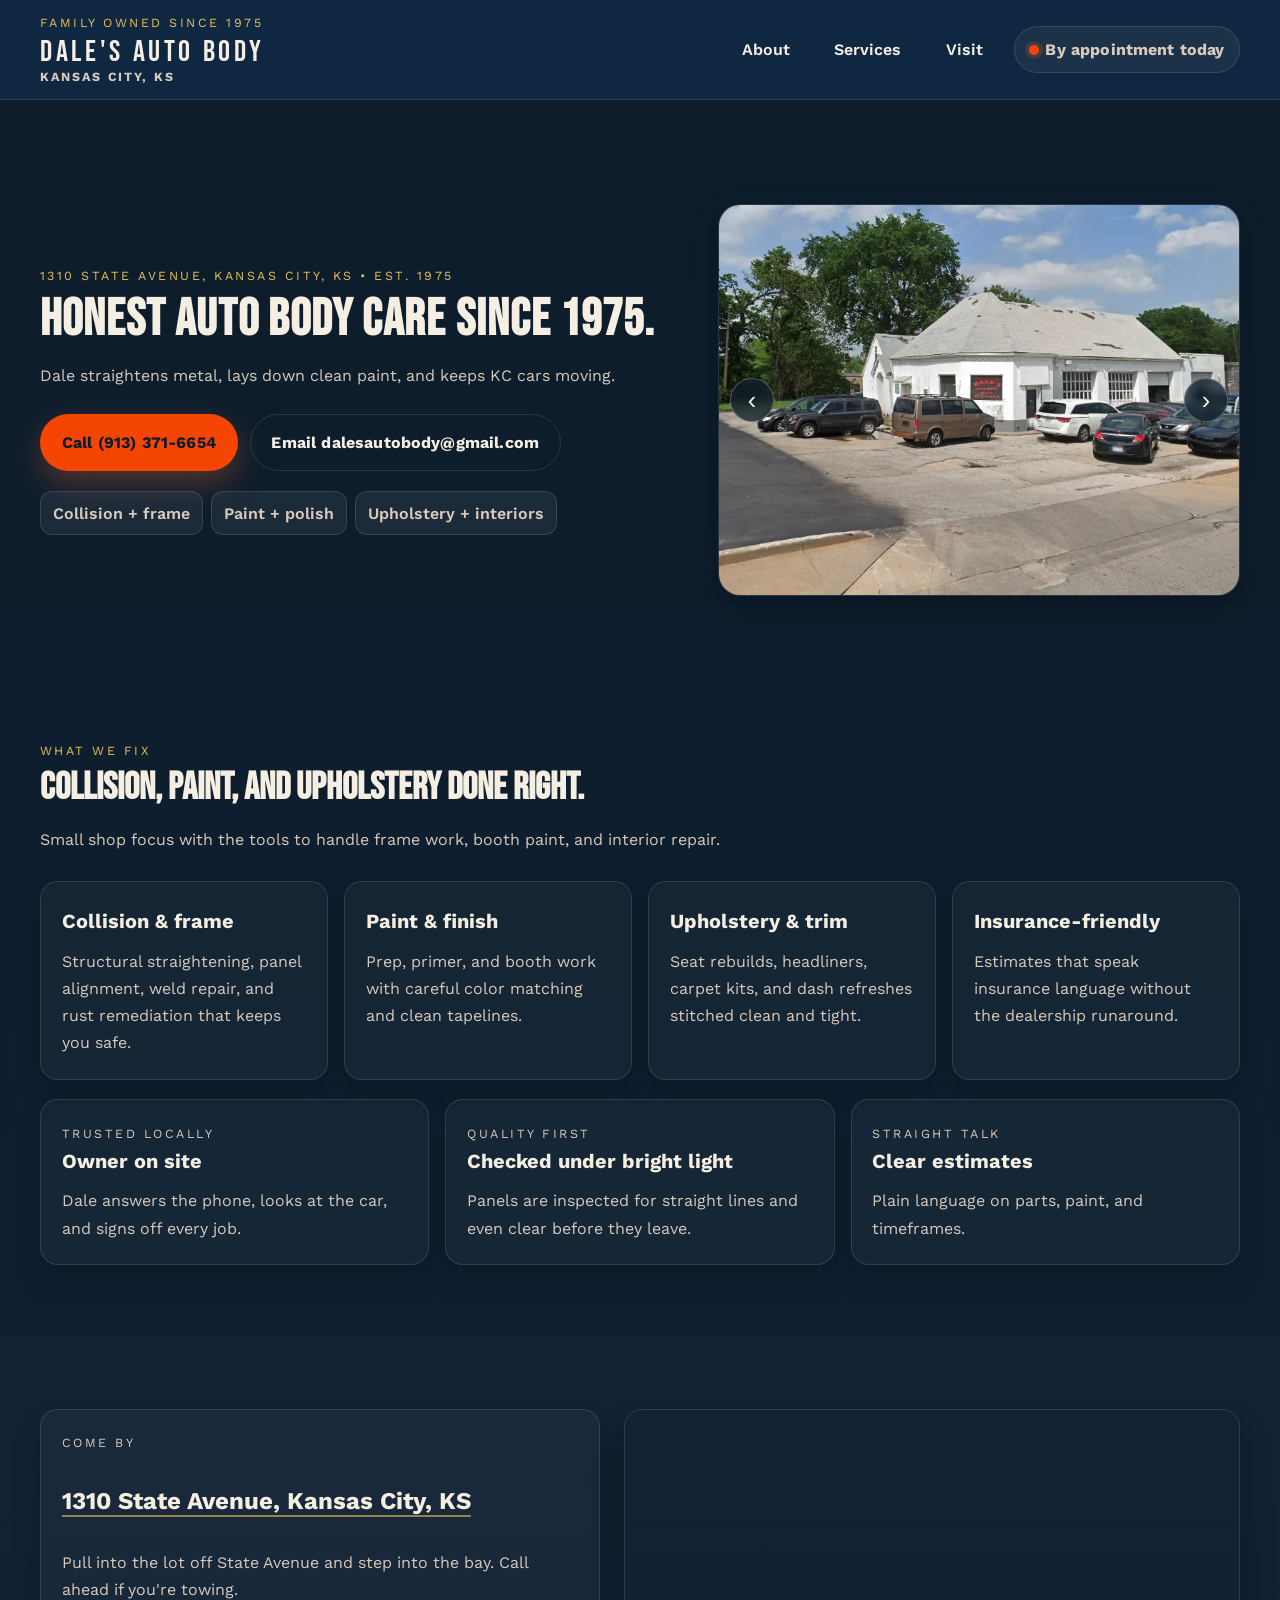
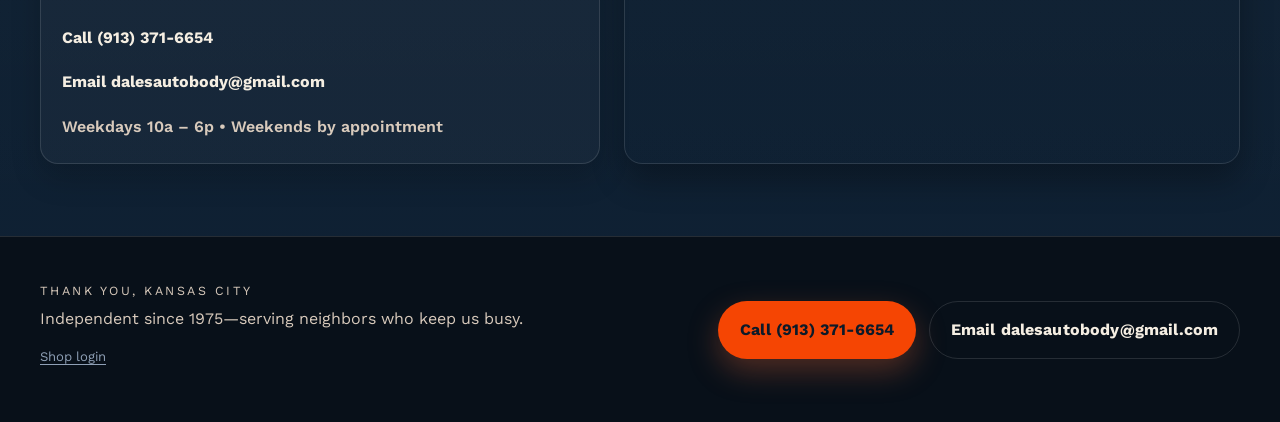
==== commit fd4da0ed: "Landing page review fixes: photo descriptions, upright and whole tall photos, safer swipe, tap-for-d" ====
--- a/index.html
+++ b/index.html
@@ -61,7 +61,7 @@
                     <h1>Honest auto body care since 1975.</h1>
                     <p class="lede">Dale straightens metal, lays down clean paint, and keeps KC cars moving.</p>
                     <div class="cta-row">
-                        <a class="btn solid" href="tel:913-371-6654">Call (913) 371-6654</a>
+                        <a class="btn solid" href="tel:+19133716654">Call (913) 371-6654</a>
                         <a class="btn outline" href="mailto:dalesautobody@gmail.com">Email dalesautobody@gmail.com</a>
                     </div>
                     <div class="hero-tags">
@@ -72,7 +72,7 @@
                 </div>
                 <div class="hero-showcase hero-slider">
                     <button class="hero-arrow" data-hero-prev aria-label="Previous photo">‹</button>
-                    <div class="hero-photo">
+                    <div class="hero-photo" aria-live="polite">
                         <img src="images/web/shop.webp" width="741" height="544" alt="Dale's Auto Body shop on State Avenue" data-hero-img fetchpriority="high">
                     </div>
                     <button class="hero-arrow" data-hero-next aria-label="Next photo">›</button>
@@ -129,10 +129,10 @@
             <div class="container visit-grid">
                 <div class="visit-card card">
                     <p class="eyebrow">Come by</p>
-                    <h2>1310 State Avenue, Kansas City, KS</h2>
+                    <h2><a class="addr" href="https://maps.google.com/?q=1310+State+Avenue+Kansas+City+KS+66102" target="_blank" rel="noopener">1310 State Avenue, Kansas City, KS</a></h2>
                     <p>Pull into the lot off State Avenue and step into the bay. Call ahead if you're towing.</p>
                     <div class="contact-list">
-                        <a href="tel:913-371-6654">Call (913) 371-6654</a>
+                        <a href="tel:+19133716654">Call (913) 371-6654</a>
                         <a href="mailto:dalesautobody@gmail.com">Email dalesautobody@gmail.com</a>
                         <span>Weekdays 10a – 6p • Weekends by appointment</span>
                     </div>
@@ -160,7 +160,7 @@
                 <p class="footer-login"><a href="portal/">Shop login</a></p>
             </div>
             <div class="footer-cta">
-                <a class="btn solid" href="tel:913-371-6654">Call (913) 371-6654</a>
+                <a class="btn solid" href="tel:+19133716654">Call (913) 371-6654</a>
                 <a class="btn outline" href="mailto:dalesautobody@gmail.com">Email dalesautobody@gmail.com</a>
             </div>
         </div>
--- a/css/style.css
+++ b/css/style.css
@@ -445,3 +445,85 @@
 .map iframe { display: block; min-height: 320px; }
 .footer-login a { color: var(--muted); text-decoration: underline; text-underline-offset: 3px; }
 .footer-login a:hover { color: var(--cream); }
+
+/* ---------- refinements: same design, cleaned up ---------- */
+:focus-visible { outline: 3px solid var(--amber); outline-offset: 3px; border-radius: 6px; }
+
+/* tighter spacing so the page doesn't feel empty between sections */
+section { padding: clamp(3rem, 6vw, 4.5rem) 0; }
+.hero-grid { padding-block: clamp(0.5rem, 2.5vw, 2rem) 0; }
+.section-header .lede { margin-bottom: 0; }
+.service-grid { margin-top: 1.75rem; }
+
+/* photo slider: the photo fills its column, arrows sit on the photo */
+.hero-showcase { grid-template-columns: minmax(0, 1fr); }
+.hero-arrow { position: absolute; top: 50%; z-index: 2; transform: translateY(-50%); width: 44px; height: 44px; background: rgba(13, 28, 42, 0.72); border-color: rgba(255, 255, 255, 0.25); -webkit-backdrop-filter: blur(4px); backdrop-filter: blur(4px); }
+.hero-arrow:hover { transform: translateY(-50%); background: rgba(13, 28, 42, 0.9); }
+.hero-arrow[data-hero-prev] { left: 12px; }
+.hero-arrow[data-hero-next] { right: 12px; }
+
+/* visit: map matches the card height */
+.map { display: flex; }
+.map iframe { width: 100%; height: auto; flex: 1; border: 0; }
+
+/* phones: header scrolls away instead of covering a fifth of the screen; chips stay chips */
+@media (max-width: 640px) {
+    .top-nav { position: static; }
+    .nav-inner { padding-block: 0.75rem; gap: 0.6rem; }
+    .nav-links { gap: 0.25rem; }
+    .nav-links a { padding: 0.5rem 0.75rem; }
+    .hero-tags span { width: auto; }
+    .hero-arrow { width: 40px; height: 40px; font-size: 1.4rem; }
+    .hero-arrow[data-hero-prev] { left: 8px; }
+    .hero-arrow[data-hero-next] { right: 8px; }
+}
+
+/* big screens and TVs: everything scales up instead of floating small in the middle */
+@media (min-width: 1800px) {
+    html { font-size: clamp(16px, calc(0.55vw + 6px), 26px); }
+    .container { width: min(75rem, 100% - 6rem); }
+    .brand-name { font-size: 1.9rem; }
+}
+
+/* ---------- every screen size ---------- */
+/* the header only stays pinned on wide screens; on tablets and sideways phones it scrolls away */
+@media (max-width: 1024px), (max-height: 500px) { .top-nav { position: static; } }
+
+/* card grids never leave one card alone on a row */
+.service-grid { grid-template-columns: repeat(4, minmax(0, 1fr)); }
+.trust-grid { grid-template-columns: repeat(3, minmax(0, 1fr)); }
+@media (max-width: 1099px) { .service-grid { grid-template-columns: repeat(2, minmax(0, 1fr)); } }
+@media (max-width: 759px) { .trust-grid { grid-template-columns: minmax(0, 1fr); } }
+@media (max-width: 559px) { .service-grid { grid-template-columns: minmax(0, 1fr); } }
+
+/* single-column hero (tablets): the photo doesn't take over the whole screen */
+@media (max-width: 1024px) { .hero-showcase { max-width: 40rem; width: 100%; } }
+
+/* contact links are easy to tap */
+.contact-list a { display: inline-flex; align-items: center; min-height: 44px; }
+.contact-list { gap: 0; }
+.contact-list span { padding: 0.6rem 0 0; }
+
+/* hero stays side-by-side down to small tablets, then stacks */
+@media (max-width: 1024px) and (min-width: 861px) {
+    .hero-grid { grid-template-columns: 1.05fr 0.95fr; gap: 2rem; }
+    .hero-showcase { max-width: none; }
+    .visit-grid { grid-template-columns: 1fr 1fr; }
+}
+@media (max-width: 860px) { .hero-grid { grid-template-columns: 1fr; } }
+/* very small phones: the email address fits on one line */
+@media (max-width: 340px) { .btn.outline { font-size: 0.8rem; padding-left: 0.6rem; padding-right: 0.6rem; } }
+
+/* ---------- review fixes ---------- */
+/* tall photos show whole on the dark frame instead of a blurry crop */
+.hero-photo { background: #0b1826; }
+.hero-photo img.tall { object-fit: contain; }
+/* nav links land below the pinned header on wide screens */
+@media (min-width: 1025px) and (min-height: 501px) { html { scroll-padding-top: 7rem; } }
+/* tap the address to open directions; it still looks like the heading */
+.visit-card h2 a.addr { display: inline-block; padding: 0.45rem 0; color: inherit; text-decoration: underline; text-decoration-color: rgba(232, 191, 87, 0.6); text-underline-offset: 6px; text-decoration-thickness: 2px; }
+.visit-card h2 a.addr:hover { text-decoration-color: var(--amber); }
+/* easy-to-tap footer login; arrows scale with big screens */
+.footer-login a { display: inline-flex; align-items: center; min-height: 44px; }
+.hero-arrow { width: 2.75rem; height: 2.75rem; }
+.nav-links a { transition: color 0.2s ease, background 0.2s ease; }
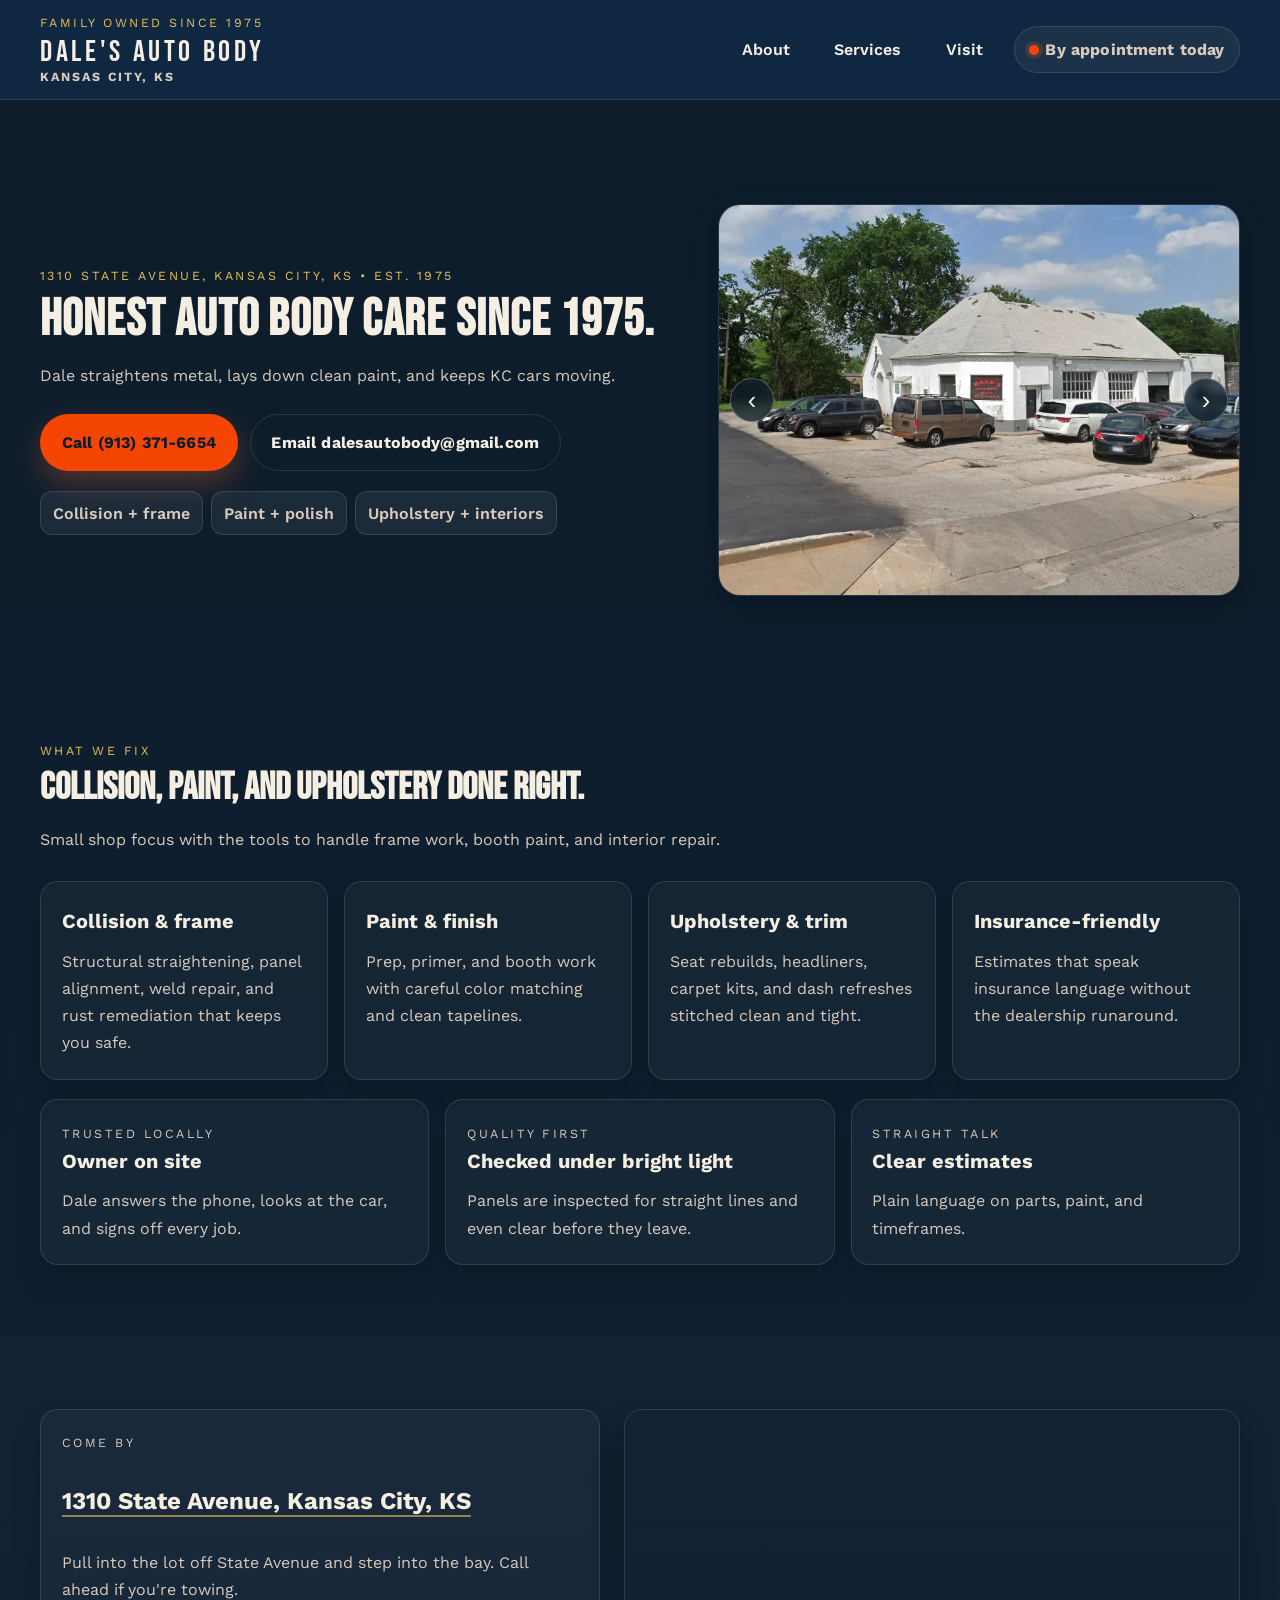
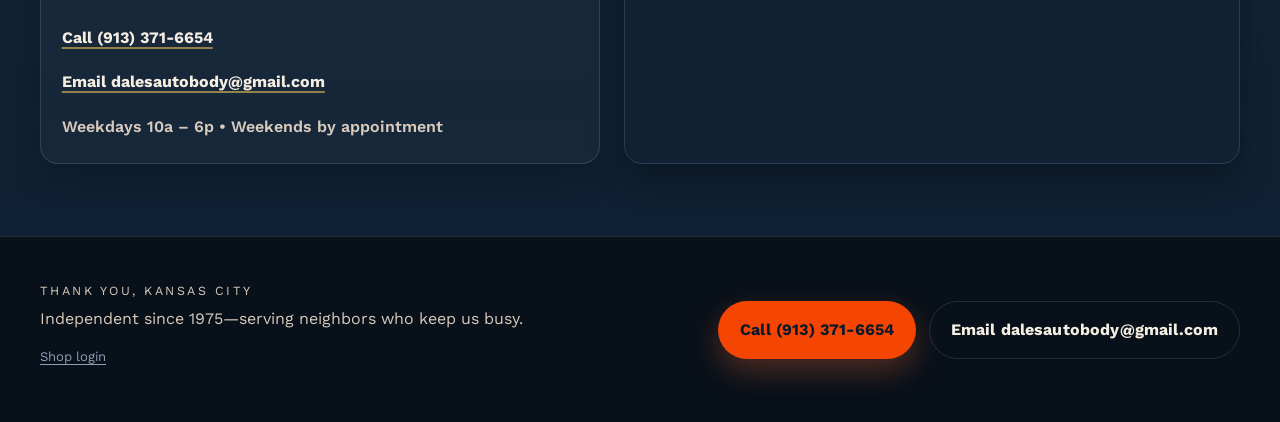
==== commit 5d0bb69f: "Landing page review round 2: even headline lines, tablet footer, tappable contact links, Call on fir" ====
--- a/index.html
+++ b/index.html
@@ -15,6 +15,9 @@
     <meta property="og:description" content="Family-owned auto body and upholstery shop on State Avenue in Kansas City, KS since 1975.">
     <meta property="og:url" content="https://daleskc.com/">
     <meta property="og:image" content="https://daleskc.com/images/web/og.jpg">
+    <meta property="og:image:width" content="1200">
+    <meta property="og:image:height" content="630">
+    <meta property="og:image:alt" content="Dale's Auto Body shop on State Avenue, Kansas City, KS">
     <meta name="twitter:card" content="summary_large_image">
     <link rel="preload" as="font" type="font/woff2" href="fonts/bebas-neue.woff2" crossorigin>
     <link rel="preload" as="font" type="font/woff2" href="fonts/work-sans.woff2" crossorigin>
@@ -70,7 +73,7 @@
                         <span>Upholstery + interiors</span>
                     </div>
                 </div>
-                <div class="hero-showcase hero-slider">
+                <div class="hero-showcase hero-slider" role="group" aria-label="Shop photos">
                     <button class="hero-arrow" data-hero-prev aria-label="Previous photo">‹</button>
                     <div class="hero-photo" aria-live="polite">
                         <img src="images/web/shop.webp" width="741" height="544" alt="Dale's Auto Body shop on State Avenue" data-hero-img fetchpriority="high">
--- a/css/style.css
+++ b/css/style.css
@@ -527,3 +527,19 @@
 .footer-login a { display: inline-flex; align-items: center; min-height: 44px; }
 .hero-arrow { width: 2.75rem; height: 2.75rem; }
 .nav-links a { transition: color 0.2s ease, background 0.2s ease; }
+
+/* ---------- review round 2 ---------- */
+/* headlines break into even lines instead of leaving a word alone */
+.hero-copy h1, .section-header h2 { text-wrap: balance; }
+/* phones and short screens: less empty space above the headline so Call shows on the first screen */
+@media (max-width: 640px), (max-height: 500px) { .hero { padding-top: 1.25rem; } .hero-grid { padding-block: 0; } }
+/* nav links are a full thumb-size tall */
+.nav-links a { display: inline-flex; align-items: center; min-height: 44px; }
+/* contact links in the Visit card look tappable, like the address */
+.contact-list a { text-decoration: underline; text-decoration-color: rgba(232, 191, 87, 0.6); text-underline-offset: 4px; text-decoration-thickness: 2px; }
+.contact-list a:hover { text-decoration-color: var(--amber); }
+/* tablets and small laptops: footer stacks, buttons sit side by side */
+@media (min-width: 641px) and (max-width: 1079px) {
+    .footer-inner { flex-direction: column; align-items: flex-start; }
+    .footer-cta { flex-direction: row; flex-wrap: wrap; }
+}
